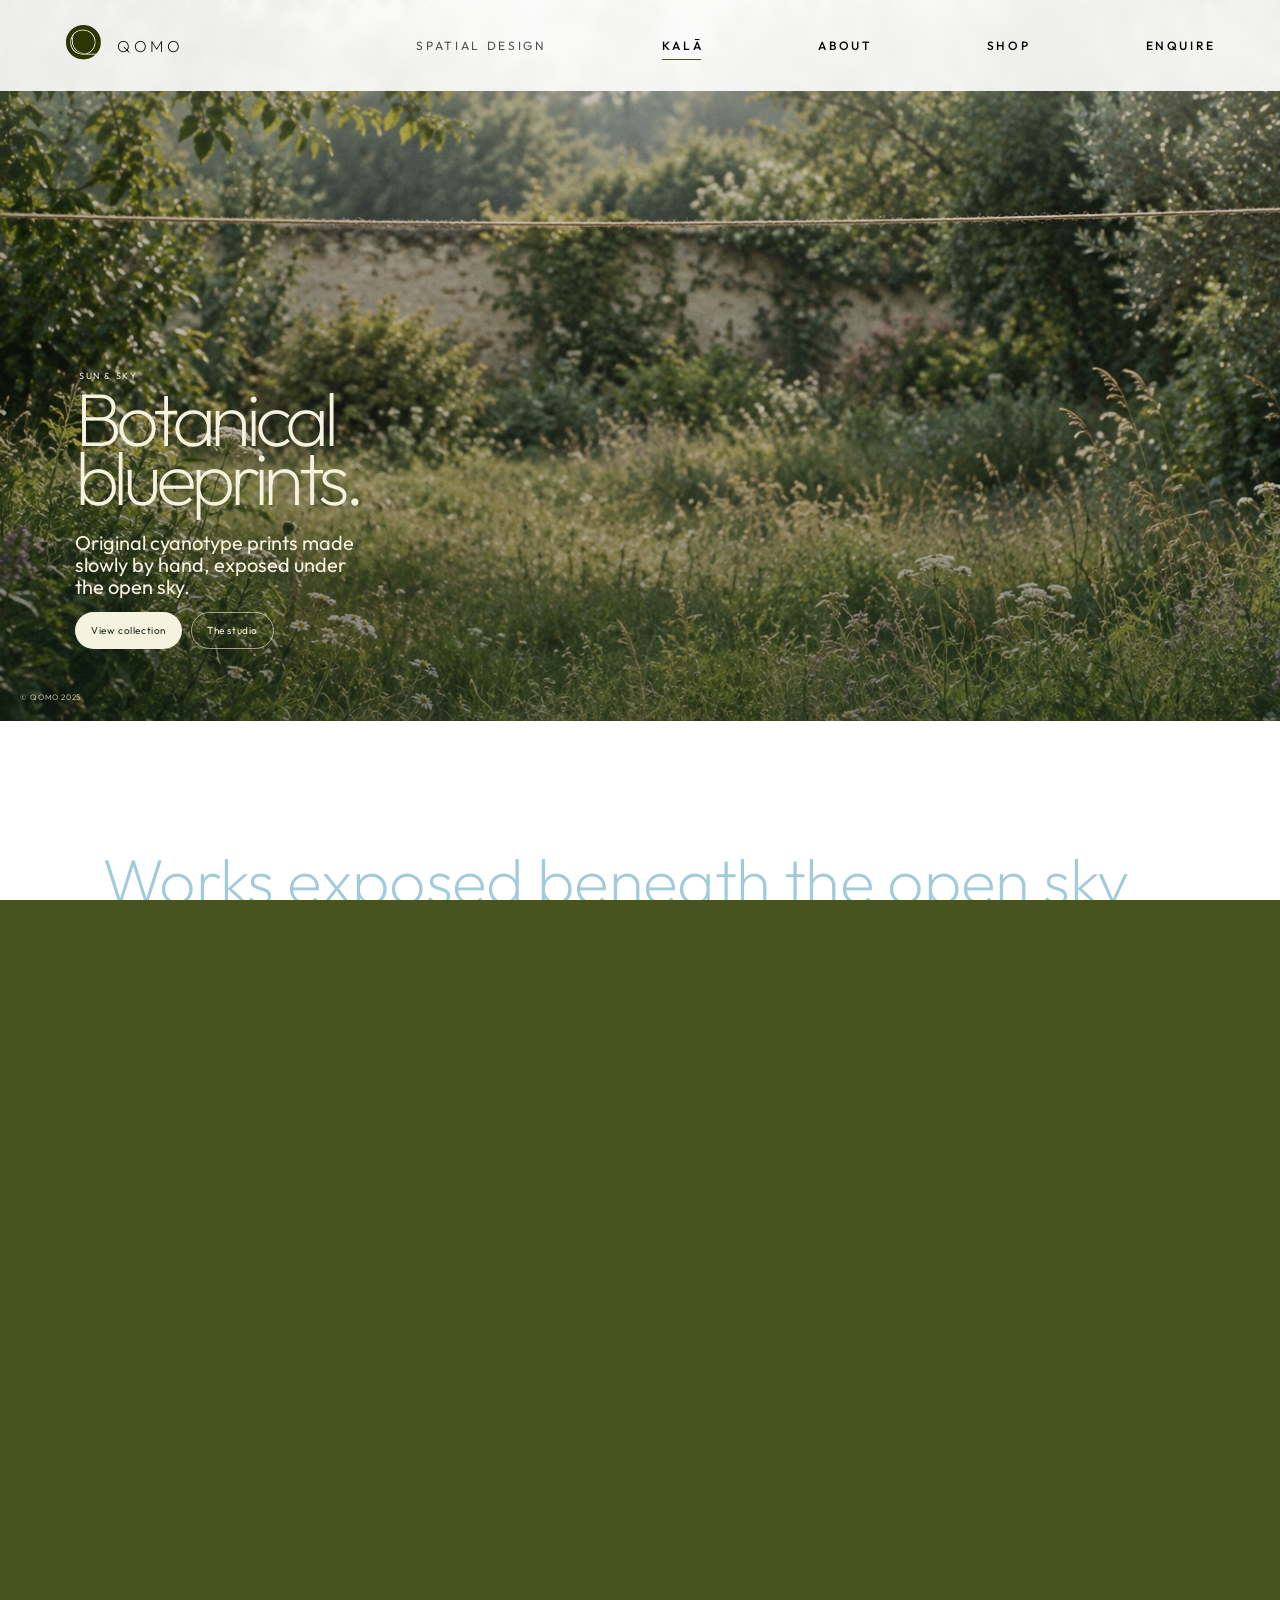
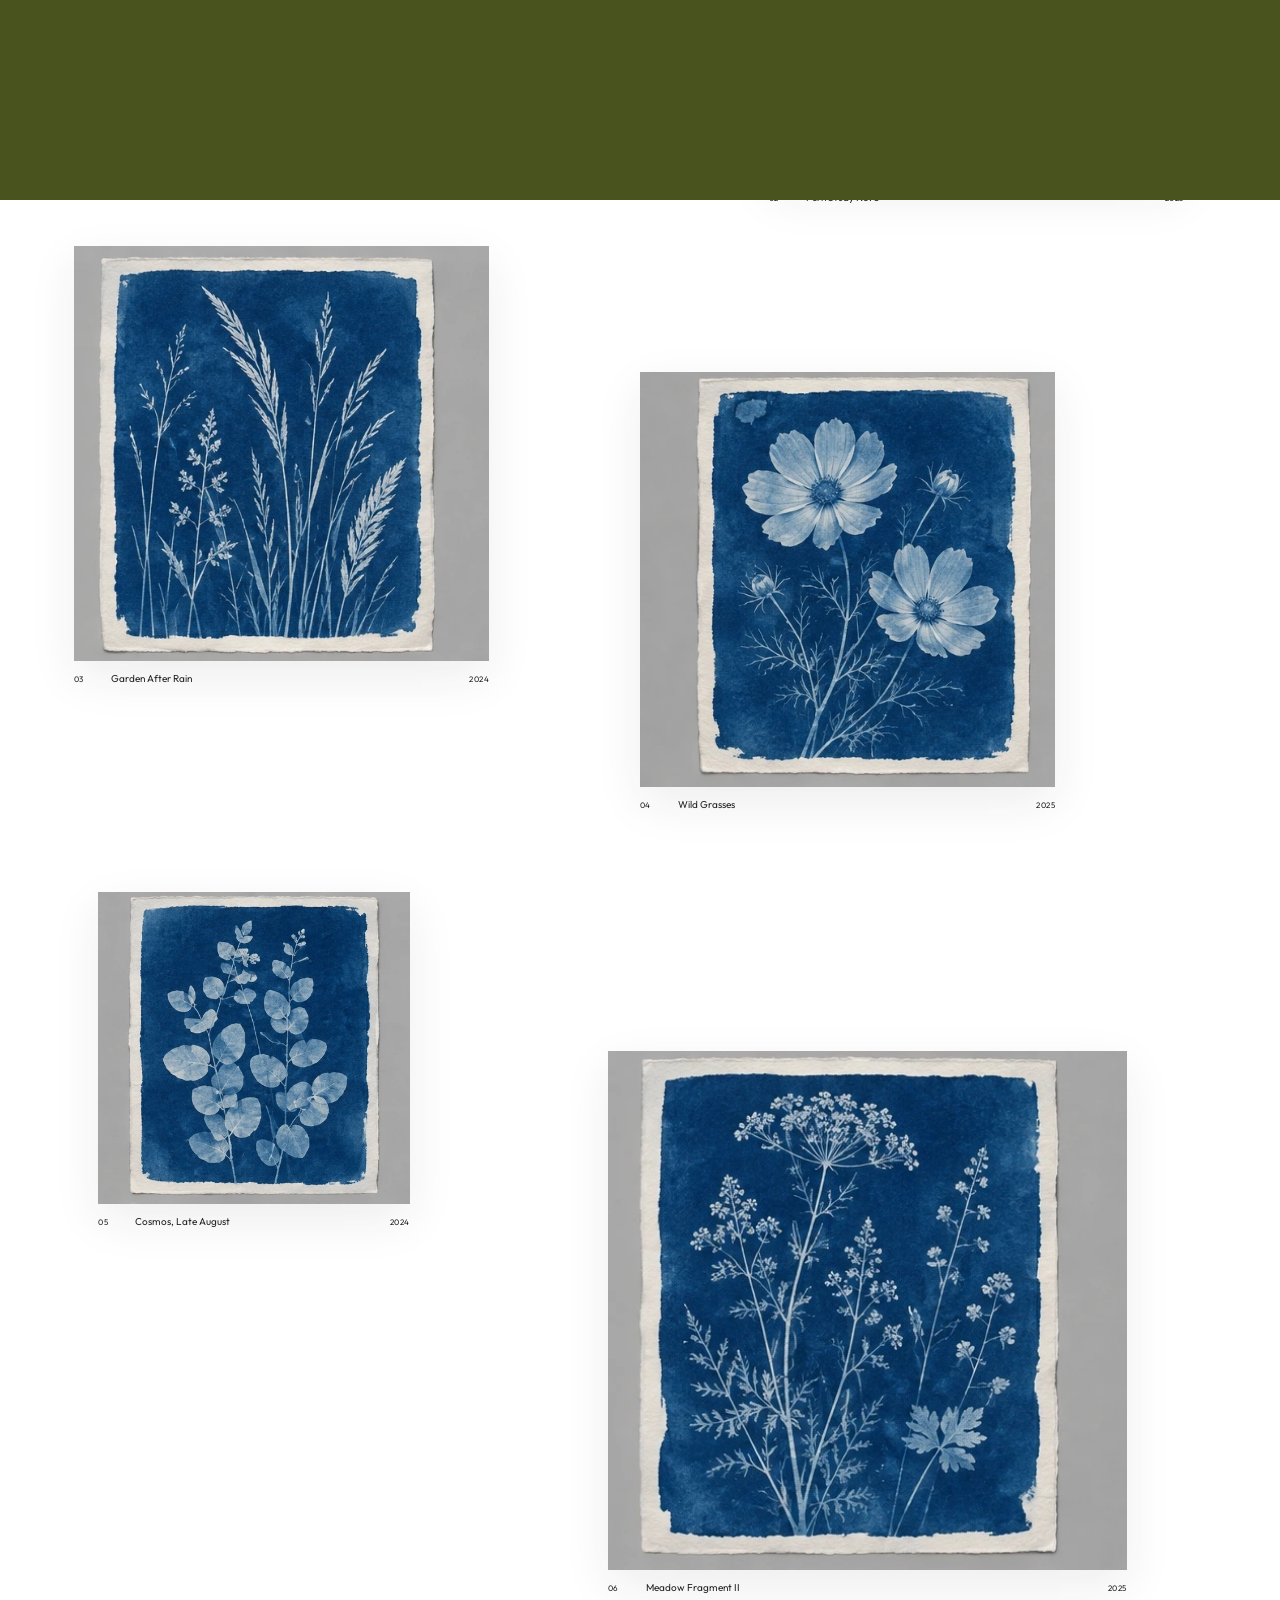
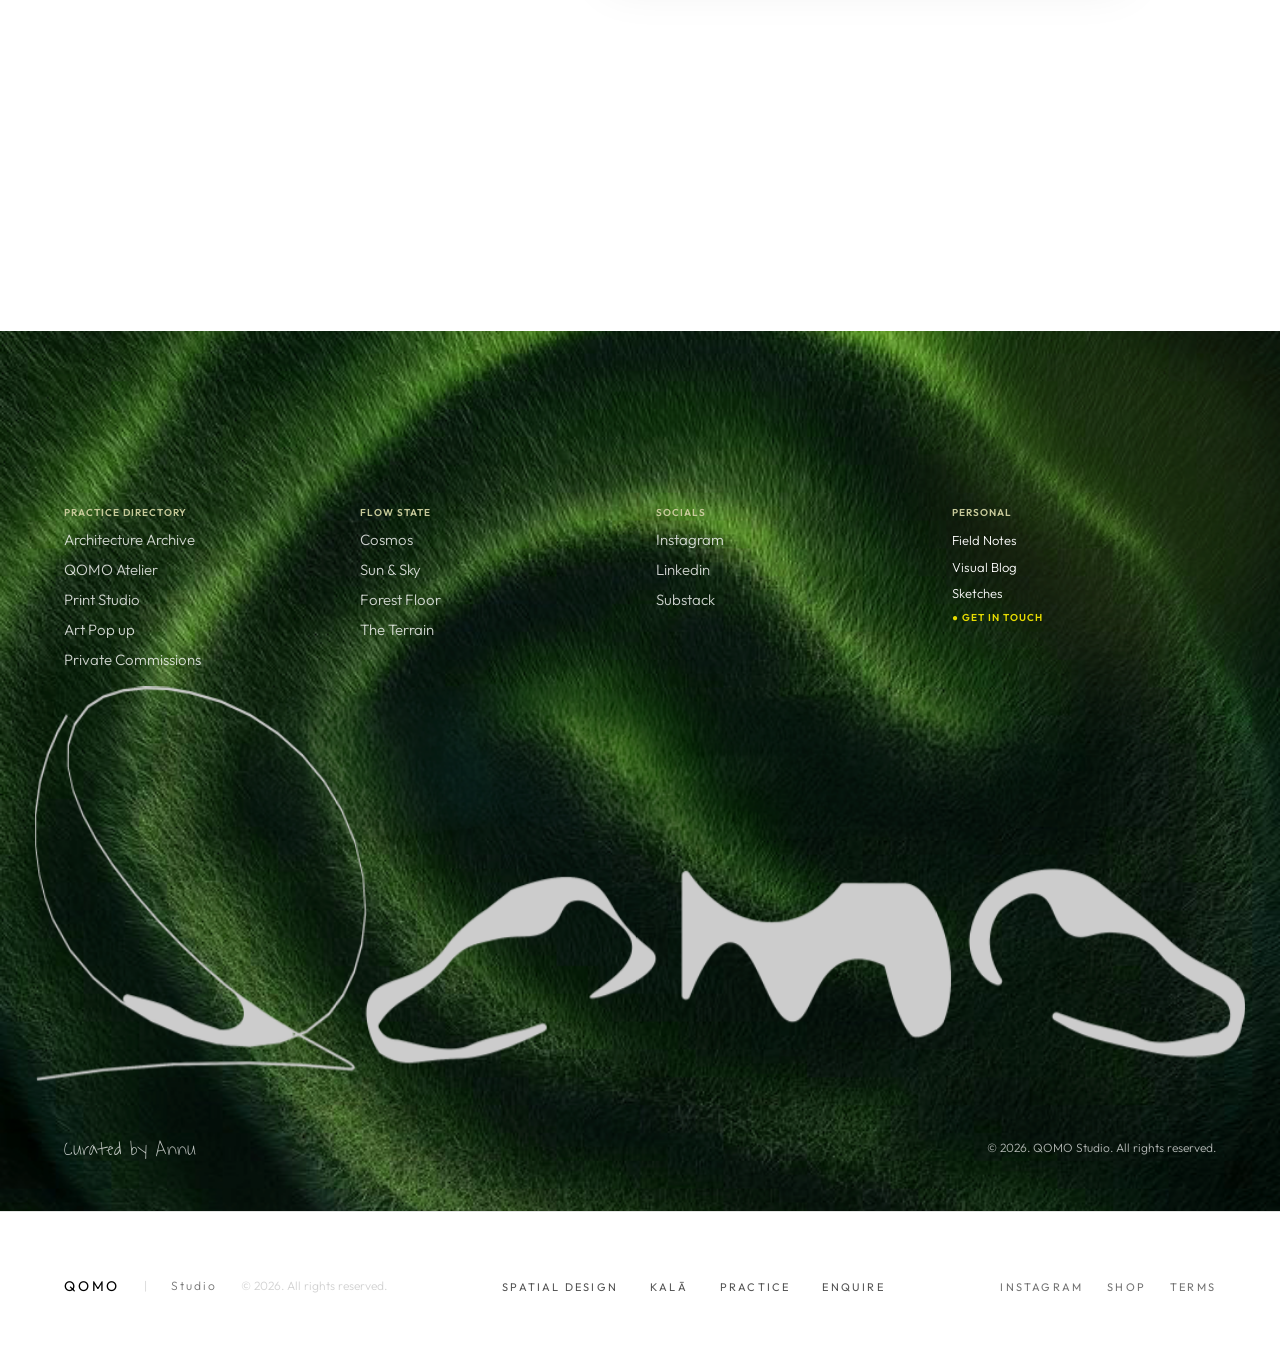
==== cyanotype.html @ e9ed9dba "Add Sun & Sky cyanotype page, index panel and ABOUT nav Co-Authored-By: Claude Opus 5.5 <noreply@ant" ====
<!doctype html>
<html lang="en">
<head>
  <meta charset="utf-8">
  <meta name="viewport" content="width=device-width, initial-scale=1">
  <title>Botanical blueprints — QOMO</title>
  <meta name="description" content="Original cyanotype prints made slowly by hand, exposed under the open sky.">
  <meta name="theme-color" content="#092e72">
  <link rel="icon" type="image/png" href="assets/img/logo-mark.png">
  <link rel="preconnect" href="https://fonts.googleapis.com">
  <link rel="preconnect" href="https://fonts.gstatic.com" crossorigin>
  <link rel="stylesheet" href="https://fonts.googleapis.com/css2?family=Outfit:wght@100..700&family=Waiting+for+the+Sunrise&display=swap">
  <link rel="stylesheet" href="assets/css/style.css">
</head>
<body data-page="kala" class="cy">
  <div data-include="header"></div>

  <!-- Figma "QOMO Cyanotype Gallery" 322:2995 — index panel ("Sidebar" 322:3177), opened from the logomark -->
  <div class="cy-index" id="page-index" role="dialog" aria-modal="true" aria-label="Cyanotype index" hidden>
    <div class="cy-index__panel">
      <div class="cy-index__top">
        <span class="cy-index__word">QOMO°</span>
        <button class="cy-pill cy-index__close" type="button">Close</button>
      </div>
      <nav class="cy-index__nav" aria-label="Cyanotype index">
        <a href="#collection"><span class="n">01</span>Collection</a>
        <a href="#process"><span class="n">02</span>Process</a>
        <a href="practice.html"><span class="n">03</span>Studio</a>
      </nav>
      <div class="cy-index__foot">
        <span>For enquiries</span>
        <a href="mailto:studio@qomo.art">studio@qomo.art</a>
      </div>
    </div>
  </div>

  <main>
    <section class="cy-hero" aria-labelledby="cy-title">
      <img class="cy-hero__bg" src="assets/img/cyano-hero.jpg" alt="" data-parallax="-0.08">
      <div class="cy-hero__shade" aria-hidden="true"></div>
      <div class="cy-hero__text">
        <p class="cy-eyebrow reveal">SUn &amp; SKY</p>
        <h1 id="cy-title" class="reveal"><span>Botanical</span> <span>blueprints.</span></h1>
        <p class="cy-hero__lede reveal">Original cyanotype prints made slowly by hand, exposed under the open sky.</p>
        <div class="cy-hero__cta reveal">
          <a class="cy-pill cy-pill--solid" href="#collection">View collection</a>
          <a class="cy-pill" href="practice.html">The studio</a>
        </div>
      </div>
      <small class="cy-hero__fine">© QOMO 2025</small>
    </section>

    <section class="cy-statement" id="process" aria-label="Process">
      <h2 class="reveal">Works exposed beneath the open sky and <em>washed by hand in the garden.</em></h2>
    </section>

    <section class="cy-gallery" id="collection" aria-label="Cyanotype collection" data-lightbox>
      <article class="cy-print cy-print--1 reveal">
        <button class="cy-print__btn" type="button" data-lb-item aria-label="View Queen Anne’s Lace I"><img src="assets/img/cyano-01.jpg" alt="Queen Anne’s Lace I" width="512" height="512" loading="lazy"></button>
        <p class="cy-print__cap"><span class="n">01</span><span class="t">Queen Anne’s Lace I</span><span class="y">2025</span></p>
      </article>
      <article class="cy-print cy-print--2 reveal">
        <button class="cy-print__btn" type="button" data-lb-item aria-label="View Fern Study No. 3"><img src="assets/img/cyano-02.jpg" alt="Fern Study No. 3" width="512" height="512" loading="lazy"></button>
        <p class="cy-print__cap"><span class="n">02</span><span class="t">Fern Study No. 3</span><span class="y">2025</span></p>
      </article>
      <article class="cy-print cy-print--3 reveal">
        <button class="cy-print__btn" type="button" data-lb-item aria-label="View Garden After Rain"><img src="assets/img/cyano-03.jpg" alt="Garden After Rain" width="512" height="512" loading="lazy"></button>
        <p class="cy-print__cap"><span class="n">03</span><span class="t">Garden After Rain</span><span class="y">2024</span></p>
      </article>
      <article class="cy-print cy-print--4 reveal">
        <button class="cy-print__btn" type="button" data-lb-item aria-label="View Wild Grasses"><img src="assets/img/cyano-04.jpg" alt="Wild Grasses" width="512" height="512" loading="lazy"></button>
        <p class="cy-print__cap"><span class="n">04</span><span class="t">Wild Grasses</span><span class="y">2025</span></p>
      </article>
      <article class="cy-print cy-print--5 reveal">
        <button class="cy-print__btn" type="button" data-lb-item aria-label="View Cosmos, Late August"><img src="assets/img/cyano-05.jpg" alt="Cosmos, Late August" width="512" height="512" loading="lazy"></button>
        <p class="cy-print__cap"><span class="n">05</span><span class="t">Cosmos, Late August</span><span class="y">2024</span></p>
      </article>
      <article class="cy-print cy-print--6 reveal">
        <button class="cy-print__btn" type="button" data-lb-item aria-label="View Meadow Fragment II"><img src="assets/img/cyano-06.jpg" alt="Meadow Fragment II" width="512" height="512" loading="lazy"></button>
        <p class="cy-print__cap"><span class="n">06</span><span class="t">Meadow Fragment II</span><span class="y">2025</span></p>
      </article>
    </section>
  </main>

  <div data-include="mega" data-variant="grass"></div>
  <div data-include="footer"></div>
  <script src="assets/js/main.js"></script>
</body>
</html>
---- assets/css/style.css ----
/* ==========================================================================
   QOMO — Studio website
   Tokens sourced from QOMO/docs/design.md (brand-design-system v1.0)
   Layouts sourced from Figma "QOMO prototype v01" (QOMO all page files)
   ========================================================================== */

:root {
  /* Colour — design.md tokens */
  --olive: #48531D;          /* primary: logo, CTAs, key headings, brand surface */
  --olive-light: #999F47;    /* secondary surface / muted accent */
  --chartreuse: #E6DC00;     /* high-energy accent — highlights only */
  --green-bright: #50CC00;   /* UI states — active / success */
  --sky: #4CA8D7;            /* cool counterpoint accent */
  --sage: #619164;           /* supporting mid-tone green */
  --white: #FFFFFF;
  --black: #000000;

  /* Neutral steps derived from black on white (no new hues) */
  --ink: var(--black);
  --ink-85: rgba(0, 0, 0, .85);
  --ink-68: rgba(0, 0, 0, .68);
  --ink-55: rgba(0, 0, 0, .55);
  --ink-36: rgba(0, 0, 0, .36);
  --ink-18: rgba(0, 0, 0, .18);
  --ink-10: rgba(0, 0, 0, .10);
  --ink-06: rgba(0, 0, 0, .06);
  --ink-03: rgba(0, 0, 0, .03);

  /* Tints of primary (design.md: "tints of primary") */
  --olive-tint-04: color-mix(in srgb, var(--olive) 4%, var(--white));
  --olive-tint-10: color-mix(in srgb, var(--olive) 10%, var(--white));
  --olive-deep: color-mix(in srgb, var(--olive) 78%, var(--black));
  --chartreuse-tint: color-mix(in srgb, var(--chartreuse) 26%, var(--white));

  /* Typography — design.md */
  --font: "Avenir Next", "Outfit", "Century Gothic", Futura, sans-serif;
  --font-sig: "Waiting for the Sunrise", "Avenir Next", cursive;

  /* Layout */
  --gutter: clamp(16px, 5vw, 64px);
  --maxw: 1440px;
  --header-h: 91px;

  --ease: cubic-bezier(.22, .61, .36, 1);
  --ease-out: cubic-bezier(.16, 1, .3, 1);
}

/* ---------- Reset ---------- */
*, *::before, *::after { box-sizing: border-box; }
html { -webkit-text-size-adjust: 100%; scroll-behavior: smooth; }
body {
  margin: 0;
  background: var(--white);
  color: var(--ink);
  font-family: var(--font);
  font-weight: 300;
  line-height: 1.4;
  -webkit-font-smoothing: antialiased;
  text-rendering: optimizeLegibility;
  overflow-x: hidden;
}
img { display: block; max-width: 100%; }
a { color: inherit; text-decoration: none; }
button { font: inherit; color: inherit; background: none; border: 0; padding: 0; cursor: pointer; }
p, h1, h2, h3, h4, ul { margin: 0; }
ul { padding: 0; list-style: none; }
:focus-visible { outline: 1.5px solid var(--olive); outline-offset: 4px; }
.sr-only { position: absolute; width: 1px; height: 1px; overflow: hidden; clip: rect(0 0 0 0); white-space: nowrap; }

.wrap { width: 100%; max-width: var(--maxw); margin: 0 auto; padding-inline: var(--gutter); }

/* ---------- Type helpers ---------- */
.eyebrow {
  font-size: 12px; letter-spacing: .22em; text-transform: uppercase; line-height: 16px; font-weight: 400;
}
.t-ultralight { font-weight: 200; }
.sig { font-family: var(--font-sig); font-weight: 400; }

/* ==========================================================================
   Preloader (design.md: monogram as loading mark)
   ========================================================================== */
.preloader {
  position: fixed; inset: 0; z-index: 200; display: grid; place-items: center;
  background: var(--white);
  transition: opacity .7s var(--ease), visibility .7s;
}
.preloader img { width: 56px; height: auto; animation: breathe 1.6s var(--ease) infinite; }
.preloader.is-done { opacity: 0; visibility: hidden; }
@keyframes breathe { 0%, 100% { transform: scale(.92); opacity: .55; } 50% { transform: scale(1); opacity: 1; } }

/* Page transition veil */
.veil {
  position: fixed; inset: 0; z-index: 190; background: var(--olive);
  transform: translateY(100%); pointer-events: none;
  transition: transform .6s var(--ease-out);
}
.veil.is-active { transform: translateY(0); }

/* Cursor follower (fine pointers only) */
.cursor {
  position: fixed; top: 0; left: 0; z-index: 180; width: 10px; height: 10px; margin: -5px 0 0 -5px;
  border-radius: 50%; background: var(--olive); pointer-events: none;
  transition: width .35s var(--ease), height .35s var(--ease), margin .35s var(--ease), background .35s, opacity .3s;
  mix-blend-mode: multiply; opacity: 0;
}
.cursor.is-visible { opacity: 1; }
.cursor.is-hover { width: 56px; height: 56px; margin: -28px 0 0 -28px; background: color-mix(in srgb, var(--chartreuse) 70%, transparent); }
@media (hover: none), (pointer: coarse) { .cursor { display: none; } }

/* ==========================================================================
   Header — "TOP MINIMALIST HEADER"
   ========================================================================== */
.site-header {
  position: fixed; inset: 0 0 auto; z-index: 100; height: var(--header-h);
  background: rgba(255, 255, 255, .9);
  -webkit-backdrop-filter: blur(6px); backdrop-filter: blur(6px);
  transition: transform .5s var(--ease), background .3s;
}
.site-header.is-hidden { transform: translateY(-100%); }
.site-header .wrap { height: 100%; display: flex; align-items: center; gap: 10px; max-width: 1760px; }
.brand { display: flex; align-items: center; gap: 10px; flex-shrink: 0; }
.brand img { width: 43px; height: 42px; object-fit: contain; transition: transform .8s var(--ease); }
.brand:hover img { transform: rotate(-12deg) scale(1.05); }
.brand span { font-size: 16px; font-weight: 200; letter-spacing: .22em; text-transform: uppercase; line-height: 24px; }
.nav { margin-left: auto; display: flex; align-items: center; gap: clamp(28px, 9vw, 150px); }
.nav a {
  position: relative; font-size: 12px; letter-spacing: .22em; text-transform: uppercase; line-height: 16px;
  color: var(--ink-68); font-weight: 400; padding-block: 6px;
}
.nav a::after {
  content: ""; position: absolute; left: 0; right: .22em; bottom: 0; height: 1px; background: var(--olive);
  transform: scaleX(0); transform-origin: right; transition: transform .5s var(--ease);
}
.nav a:hover::after, .nav a[aria-current="page"]::after { transform: scaleX(1); transform-origin: left; }
.nav a:hover { color: var(--ink); }
.nav a[aria-current="page"] { color: var(--ink); font-weight: 500; }

.menu-toggle { display: none; margin-left: auto; width: 44px; height: 44px; position: relative; z-index: 2; }
.menu-toggle span {
  position: absolute; left: 11px; right: 11px; height: 1px; background: var(--ink);
  transition: transform .45s var(--ease), top .45s var(--ease), background .3s;
}
.menu-toggle span:first-child { top: 18px; }
.menu-toggle span:last-child { top: 26px; }
.menu-open .menu-toggle span { background: var(--white); }
.menu-open .menu-toggle span:first-child { top: 22px; transform: rotate(45deg); }
.menu-open .menu-toggle span:last-child { top: 22px; transform: rotate(-45deg); }

.mobile-menu {
  position: fixed; inset: 0; z-index: 99; background: var(--olive); color: var(--white);
  display: flex; flex-direction: column; justify-content: center; gap: 10px; padding: 120px var(--gutter) 48px;
  clip-path: circle(0% at calc(100% - 40px) 45px);
  transition: clip-path .8s var(--ease-out); visibility: hidden;
}
.menu-open .mobile-menu { clip-path: circle(150% at calc(100% - 40px) 45px); visibility: visible; }
.mobile-menu a {
  font-size: clamp(36px, 10vw, 64px); font-weight: 200; letter-spacing: -.02em; text-transform: uppercase; line-height: 1.15;
  opacity: 0; transform: translateY(24px); transition: opacity .5s, transform .6s var(--ease-out), color .3s;
}
.mobile-menu a:hover, .mobile-menu a[aria-current="page"] { color: var(--chartreuse); }
.menu-open .mobile-menu a { opacity: 1; transform: none; }
.menu-open .mobile-menu a:nth-child(2) { transition-delay: .06s; }
.menu-open .mobile-menu a:nth-child(3) { transition-delay: .12s; }
.menu-open .mobile-menu a:nth-child(4) { transition-delay: .18s; }
.menu-open .mobile-menu a:nth-child(5) { transition-delay: .24s; }
.mobile-menu .mm-word { position: absolute; left: var(--gutter); top: 24px; line-height: 24px; font-size: 16px; font-weight: 200; letter-spacing: .22em; color: var(--white); }
.menu-open .site-header { background: transparent; -webkit-backdrop-filter: none; backdrop-filter: none; }
.menu-open .site-header .brand { opacity: 0; }
body.menu-open { overflow: hidden; }

@media (max-width: 900px) {
  :root { --header-h: 72px; }
  .nav { display: none; }
  .menu-toggle { display: block; }
  .brand img { width: 36px; height: 35px; }
}

/* ==========================================================================
   Footer — mini (all pages)
   ========================================================================== */
.site-footer { border-top: 1px solid var(--ink-10); background: var(--white); padding: 65px 0 64px; }
.site-footer .wrap { max-width: 1760px; display: flex; align-items: center; justify-content: space-between; gap: 32px; flex-wrap: wrap; }
.foot-id { display: flex; align-items: center; gap: 24px; font-size: 12px; }
.foot-id strong { font-weight: 400; font-size: 14px; letter-spacing: .2em; text-transform: uppercase; }
.foot-id .bar { color: var(--ink-18); }
.foot-id .studio { color: var(--ink-55); letter-spacing: .16em; }
.foot-id .copy { color: var(--ink-18); }
.foot-nav, .foot-social { display: flex; align-items: center; gap: 32px; }
.foot-social { gap: 24px; }
.foot-nav a, .foot-social a {
  font-size: 11px; letter-spacing: .2em; text-transform: uppercase; line-height: 16px; color: var(--ink-68); font-weight: 400;
  transition: color .3s;
}
.foot-social a { color: var(--ink-55); }
.foot-nav a:hover, .foot-social a:hover { color: var(--olive); }
@media (max-width: 1100px) {
  .site-footer .wrap { flex-direction: column; align-items: flex-start; }
  .foot-id { flex-wrap: wrap; gap: 12px 24px; }
  .foot-nav { flex-wrap: wrap; gap: 16px 28px; }
}

/* ---------- Mega footer (Practice / Shop) ---------- */
.mega {
  position: relative; overflow: hidden; color: var(--white); background: var(--olive);
  padding: 64px 0 48px;
}
.mega--grass { background: var(--olive-deep) center / cover no-repeat; }
.mega::before {
  content: ""; position: absolute; right: -40px; top: -40px; width: 384px; height: 384px; border-radius: 50%;
  background: color-mix(in srgb, var(--olive-light) 45%, transparent); filter: blur(48px); pointer-events: none;
}
.mega--grass::before { background: rgba(72, 83, 29, .3); }
.mega .wrap { position: relative; }
.mega-cols { display: grid; grid-template-columns: repeat(4, minmax(0, 1fr)); gap: 32px; padding: 111px 0 64px; }
.mega-cols h4 {
  font-size: 10px; font-weight: 600; letter-spacing: .1em; text-transform: uppercase; line-height: 14px;
  color: color-mix(in srgb, var(--olive-light) 55%, var(--white)); margin-bottom: 8px;
}
.mega-cols ul { display: grid; gap: 6px; }
.mega-cols li a { font-size: 15px; line-height: 24px; color: rgba(255, 255, 255, .8); transition: color .3s, padding .4s var(--ease); }
.mega-cols li a:hover { color: var(--white); padding-left: 6px; }
.mega-cols .personal ul { gap: 4px; }
.mega-cols .personal li a { font-size: 13px; line-height: 20px; color: var(--white); }
.mega-cols .touch { margin-top: 8px; font-size: 10px; font-weight: 600; letter-spacing: .1em; text-transform: uppercase; color: var(--chartreuse); display: inline-block; }
.mega-cols .touch:hover { color: var(--white); }
.mega-script { display: block; width: 100%; max-width: 1153px; }
.mega-script img { width: 100%; height: auto; }
.mega-script.is-in img { animation: script-pop 2s linear both; }
.mega-script:hover img { animation: script-pop 2s linear both; }
@keyframes script-pop { /* Figma motion: Asset 28@4x — translate-y −39.7, width 1152→1274→1211 */
  0% { transform: translateY(0) scale(1); }
  9.8% { transform: translateY(-40px) scale(1.106); }
  20% { transform: translateY(-40px) scale(1.051); }
  100% { transform: translateY(-40px) scale(1.051); }
}
.mega-fine { display: flex; justify-content: space-between; align-items: center; gap: 16px; padding-top: 24px; flex-wrap: wrap; }
.mega-fine .sig { font-size: 20px; color: rgba(255, 255, 255, .75); }
.mega-fine small { font-size: 12px; color: rgba(255, 255, 255, .7); }
@media (max-width: 760px) {
  .mega-cols { grid-template-columns: repeat(2, minmax(0, 1fr)); padding-top: 48px; row-gap: 40px; }
}

/* ==========================================================================
   Reveal system
   ========================================================================== */
.reveal { opacity: 0; transform: translateY(36px); transition: opacity 1s var(--ease), transform 1.2s var(--ease-out); }
.reveal.is-in { opacity: 1; transform: none; }
.line-mask { display: block; overflow: hidden; padding-bottom: .06em; margin-bottom: -.06em; }
.line-mask > span { display: inline-block; transform: translateY(105%); transition: transform 1.2s var(--ease-out); }
.is-in .line-mask > span, .line-mask.is-in > span { transform: none; }
.stagger > * { transition-delay: calc(var(--i, 0) * 90ms); }
.img-reveal { overflow: hidden; clip-path: inset(12% 0 12% 0); transition: clip-path 1.4s var(--ease-out); }
.img-reveal.is-in { clip-path: inset(0 0 0 0); }
.img-reveal img { transform: scale(1.15); transition: transform 1.8s var(--ease-out); }
.img-reveal.is-in img { transform: scale(1.0001); }

@media (prefers-reduced-motion: reduce) {
  *, *::before, *::after { animation-duration: .01ms !important; animation-iteration-count: 1 !important; transition-duration: .01ms !important; }
  .reveal, .line-mask > span, .img-reveal, .img-reveal img { opacity: 1 !important; transform: none !important; clip-path: none !important; }
  html { scroll-behavior: auto; }
}

/* ==========================================================================
   HOME
   ========================================================================== */
.home-hero { position: relative; padding-top: var(--header-h); }
.home-hero__script {
  position: relative; width: 100%; margin-top: clamp(8px, 2vw, 24px);
  clip-path: inset(0 100% 0 0); transition: clip-path 2.2s var(--ease-out);
}
.loaded .home-hero__script { clip-path: inset(0 0 0 0); }
/* Logomark mask — Figma: 1300×558 rotated fill, masked by the 1271.5×413.5 logomark at (0, 0) */
.logo-mask {
  position: relative; width: 99.34%; aspect-ratio: 1271.5 / 413.5; overflow: hidden;
  container-type: size; background: var(--olive); will-change: transform;
  -webkit-mask: url("../img/qomo-script-mask.png") 0 0 / 100% 100% no-repeat;
          mask: url("../img/qomo-script-mask.png") 0 0 / 100% 100% no-repeat;
}
.logo-mask video {
  position: absolute; left: 51.12%; top: 67.84%; max-width: none;
  width: 134.95cqh; height: 102.24cqw; /* pre-rotation size: 558 × 1300 in Figma units */
  object-fit: cover; transform: translate(-50%, -50%) rotate(-90deg);
}
.index-cue {
  display: flex; flex-direction: column; align-items: center; gap: 4px; margin: clamp(12px, 3vw, 32px) auto 0;
  font-size: 9px; letter-spacing: .3em; color: var(--ink-36); text-transform: uppercase; width: max-content;
}
.index-cue img { animation: cue 2.2s var(--ease) infinite; }
@keyframes cue { 0%, 100% { transform: translateY(0); opacity: 1; } 60% { transform: translateY(6px); opacity: .4; } }

.manifesto {
  background: linear-gradient(to bottom, var(--white), color-mix(in srgb, var(--black) 8%, var(--white)));
  padding: 79px 0 192px; overflow: hidden;
}
.manifesto h1 {
  font-size: clamp(42px, 7.8vw, 100px); line-height: 1.24; letter-spacing: -.06em; font-weight: 200; text-transform: uppercase;
}
.manifesto h1 .c-chartreuse { color: var(--chartreuse); }
.manifesto h1 .c-sky { color: var(--sky); }
.manifesto h1 .c-olive { color: var(--olive); }
.manifesto__row {
  display: grid; grid-template-columns: repeat(12, minmax(0, 1fr)); column-gap: 32px; margin-top: clamp(64px, 10vw, 128px);
}
.manifesto__left { grid-column: 1 / span 5; display: flex; flex-direction: column; gap: 15px; }
.manifesto__right { grid-column: 6 / span 7; padding: 80px 0 0 64px; display: flex; flex-direction: column; gap: 96px; }
.with { font-size: clamp(40px, 5.6vw, 72px); line-height: 1; letter-spacing: -.043em; color: var(--ink-36); font-weight: 200; }
.dapple, .depth { font-size: clamp(56px, 8.1vw, 104px); line-height: 1; letter-spacing: -.03em; font-weight: 200; }
.dapple { color: var(--chartreuse); }
.depth { color: var(--olive); }
.statement { max-width: 576px; display: flex; flex-direction: column; gap: 24px; }
.statement p { font-size: 20px; line-height: 28px; text-align: justify; hyphens: auto; color: var(--ink-68); font-weight: 400; }
.statement p b { color: var(--olive); font-weight: 500; }
.text-link {
  align-self: flex-start; font-size: 12px; letter-spacing: .2em; text-transform: uppercase; font-weight: 200; font-style: italic;
  text-decoration: underline; text-underline-offset: 3px; transition: color .3s, letter-spacing .5s var(--ease);
}
.text-link:hover { color: var(--olive); letter-spacing: .28em; }
@media (max-width: 900px) {
  .manifesto { padding: 56px 0 96px; }
  .manifesto__row { display: flex; flex-direction: column; gap: 32px; }
  .manifesto__right { padding: 0; gap: 48px; }
  .depth { align-self: flex-end; }
}

/* Gateway rows */
.gateway { border-top: 1px solid var(--ink-03); padding: 109px 0 108px; }
.gateway__title { font-size: clamp(32px, 4vw, 48px); line-height: 1; letter-spacing: -.025em; font-weight: 300; max-width: 510px; padding: 33px 0 82px; }
.gateway__rows { border-top: 1px solid var(--ink-10); padding-top: 92px; display: flex; flex-direction: column; gap: 128px; }
.block { display: flex; flex-direction: column; gap: 48px; }
.block__head { display: grid; grid-template-columns: repeat(12, minmax(0, 1fr)); column-gap: 32px; row-gap: 16px; min-height: 142px; }
.block__head h3 { grid-column: 1 / span 5; font-size: clamp(32px, 4vw, 48px); line-height: 1; letter-spacing: -.025em; font-weight: 300; }
.block__head h3.kala-mark { font-weight: 400; color: var(--ink-68); letter-spacing: .055em; text-transform: uppercase; }
.block__head p { grid-column: 6 / span 7; font-size: clamp(24px, 2.8vw, 36px); line-height: 1.11; letter-spacing: -.01em; font-weight: 200; color: var(--ink-85); }
.block__media { position: relative; height: clamp(280px, 42vw, 540px); background: var(--ink-03); overflow: hidden; }
.block__media img { width: 100%; height: 100%; object-fit: cover; }
.block__media .media-in { position: absolute; inset: -8% 0; }
.block__media .media-in img { height: 100%; }
.block__caption {
  position: absolute; left: 19px; right: 0; bottom: 0; padding: 0 0 17px; border-bottom: 1px solid rgba(255, 255, 255, .5);
  font-size: 12px; letter-spacing: .2em; text-transform: uppercase; color: var(--white); font-weight: 400; white-space: pre;
}
.block__link-row { display: flex; justify-content: flex-end; border-bottom: 1px solid var(--ink-10); padding: 8px 0 33px; }
.arrow-link { display: inline-flex; align-items: center; gap: 12px; font-size: 14px; letter-spacing: .2em; text-transform: uppercase; font-weight: 500; color: var(--olive); }
.arrow-link--kala { font-size: 12px; font-weight: 400; color: var(--ink-68); }
.arrow-link .arr { font-size: 16px; transition: transform .5s var(--ease); }
.arrow-link--kala .arr { color: var(--sky); }
.arrow-link:hover .arr { transform: translateX(8px); }
@media (max-width: 760px) {
  .gateway { padding: 64px 0; }
  .gateway__title { padding: 0 0 48px; }
  .gateway__rows { padding-top: 56px; gap: 80px; }
  .block { gap: 28px; }
  .block__head { display: flex; flex-direction: column; min-height: 0; }
  .block__caption { font-size: 10px; letter-spacing: .14em; white-space: normal; padding-right: 12px; }
}

/* The selection — curved reel */
.selection { padding-top: 24px; overflow: hidden; }
.selection h2 { text-align: center; font-size: clamp(32px, 4vw, 48px); font-weight: 300; letter-spacing: -.025em; line-height: 1; padding: 33px 0 64px; }
.curve { position: relative; height: clamp(300px, 36vw, 502px); }
.curve__track { position: absolute; top: 8.6%; left: 0; display: flex; gap: clamp(20px, 3.9vw, 50px); will-change: transform; cursor: grab; touch-action: pan-y; }
.curve__track.is-drag { cursor: grabbing; }
.curve__item { flex: 0 0 auto; width: clamp(200px, 24.6vw, 315px); aspect-ratio: 315 / 415; background: var(--ink-10); overflow: hidden; transform-origin: center; }
.curve__item img { width: 100%; height: 100%; object-fit: cover; pointer-events: none; transition: transform 1.2s var(--ease-out); user-select: none; -webkit-user-drag: none; }
.curve__item:hover img { transform: scale(1.06); }
.curve__arc { position: absolute; left: 0; width: 100%; height: auto; pointer-events: none; z-index: 2; }
.curve__arc--top { top: 0; }
.curve__arc--bottom { bottom: 0; left: 1.5%; width: 98.5%; }

/* Annu card */
.annu { padding: 54px 0 0; }
.annu__grid { display: grid; grid-template-columns: 539.5fr 612fr; max-width: 1152px; margin: 0 auto; min-height: 457px; }
.annu__img { overflow: hidden; position: relative; min-height: 360px; }
.annu__img img { position: absolute; inset: 0; width: 100%; height: 100%; object-fit: cover; object-position: 50% 80.6%; transition: transform 1.6s var(--ease-out); }
.annu__grid:hover .annu__img img { transform: scale(1.04); }
.annu__card { background: var(--chartreuse-tint); padding: clamp(32px, 6vw, 68.58px); display: flex; flex-direction: column; justify-content: center; align-items: flex-start; }
.annu__card blockquote { margin: 0 0 25px; font-size: clamp(19px, 1.9vw, 24px); line-height: 1.32; font-weight: 300; color: color-mix(in srgb, var(--olive) 72%, var(--olive-light)); max-width: 403px; }
.annu__card blockquote b { font-weight: 300; color: var(--olive-deep); }
.annu__card .name { font-size: 10px; line-height: 15px; letter-spacing: .18em; text-transform: uppercase; color: var(--olive-deep); font-weight: 300; margin-bottom: 26px; }
.pill-btn {
  display: inline-flex; align-items: center; justify-content: center; min-height: 40px; padding: 0 24px; border-radius: 24px;
  background: var(--olive-light); color: var(--white); font-size: 9px; font-weight: 600; letter-spacing: .1em; text-transform: uppercase;
  transition: background .4s, transform .4s var(--ease);
}
.pill-btn:hover { background: var(--olive); transform: translateY(-2px); }
@media (max-width: 760px) {
  .annu { padding: 32px var(--gutter) 0; }
  .annu__grid { grid-template-columns: 1fr; }
  .annu__img { min-height: 0; aspect-ratio: 4 / 3; }
}

/* ==========================================================================
   KALĀ
   ========================================================================== */
.kala-hero { position: relative; min-height: clamp(560px, 62vw, 760px); display: flex; align-items: flex-end; overflow: hidden; color: var(--white); }
.kala-hero__bg { position: absolute; inset: 0; }
.kala-hero__bg img { width: 100%; height: 110%; object-fit: cover; will-change: transform; }
.kala-hero::after { content: ""; position: absolute; inset: 0; background: linear-gradient(to top, rgba(0, 0, 0, .28), transparent 60%); }
.kala-hero .wrap { position: relative; z-index: 1; display: flex; justify-content: space-between; align-items: flex-end; gap: 32px; padding-bottom: clamp(40px, 6vw, 56px); flex-wrap: wrap; }
.kala-hero h1 { font-weight: 200; letter-spacing: -.043em; }
.kala-hero h1 .one { display: block; font-size: clamp(44px, 5.6vw, 72px); line-height: 1; margin-bottom: 16px; }
.kala-hero h1 .kala { display: block; font-size: clamp(64px, 8.1vw, 104px); line-height: 1; color: var(--chartreuse); }
.kala-hero p { font-size: 20px; font-weight: 500; text-align: right; max-width: 590px; text-shadow: 0 1px 12px rgba(0, 0, 0, .25); }

.kala-intro { padding: 60px 0 72px; border-top: 1px solid var(--ink-03); }
.kala-intro h2 { font-size: clamp(32px, 4vw, 48px); line-height: 1; letter-spacing: -.025em; font-weight: 300; max-width: 622px; padding-top: 33px; }

.realms { position: relative; }
.realm { position: sticky; top: 0; height: 100vh; height: 100svh; overflow: hidden; display: grid; place-items: center; background: var(--black); }
.realm__bg { position: absolute; inset: 0; }
.realm__bg img, .realm__bg video { display: block; width: 100%; height: 100%; object-fit: cover; transform: scale(var(--s, 1.12)); transition: transform .1s linear; }
.realm--terrain .realm__bg img, .realm--terrain .realm__bg video { object-fit: contain; background: var(--black); }
.realm h2 {
  position: relative; z-index: 1; color: var(--white); font-weight: 200; letter-spacing: .016em; line-height: 1.2;
  font-size: clamp(52px, 9.7vw, 124px); text-align: center; padding-inline: var(--gutter);
  opacity: var(--o, 0); transform: translateY(calc(var(--y, 40) * 1px)); text-shadow: 0 2px 30px rgba(0, 0, 0, .15);
}

.translate { padding: 65px 0 0; border-top: 1px solid var(--ink-10); }
.translate__grid { display: grid; grid-template-columns: repeat(12, minmax(0, 1fr)); column-gap: 32px; min-height: 181px; }
.translate__q { grid-column: 6 / span 7; font-size: clamp(26px, 2.8vw, 36px); line-height: 40px; letter-spacing: -.01em; color: var(--ink-85); font-weight: 200; }
.translate__q .yn { display: flex; gap: .25em; font-style: italic; font-weight: 300; }
.translate__q .yn a { position: relative; transition: color .3s; }
.translate__q .yn a::after { content: ""; position: absolute; left: 0; right: 0; bottom: 2px; height: 1px; background: currentColor; transform: scaleX(0); transition: transform .45s var(--ease); }
.translate__q .yn a:hover { color: var(--olive); }
.translate__q .yn a:hover::after { transform: scaleX(1); }
.directory { padding-top: 32px; padding-bottom: 160px; }
.directory a {
  display: flex; justify-content: space-between; align-items: flex-end; padding: 25px 0 17px 62px; border-bottom: 1px solid var(--ink-10);
  font-size: 24px; line-height: 32px; font-weight: 300; transition: padding .5s var(--ease), color .3s, background .4s;
}
.directory a .arr { opacity: 0; transform: translateX(-12px); transition: opacity .4s, transform .5s var(--ease); color: var(--olive); padding-right: 16px; }
.directory a:hover { padding-left: 80px; color: var(--olive); background: var(--olive-tint-04); }
.directory a:hover .arr { opacity: 1; transform: none; }
@media (max-width: 760px) {
  .translate__grid { display: block; min-height: 0; padding-bottom: 32px; }
  .directory a { padding-left: 0; font-size: 20px; }
  .directory a:hover { padding-left: 12px; }
  .directory { padding-bottom: 96px; }
}

/* ==========================================================================
   SPATIAL DESIGN (Arc)
   ========================================================================== */
.arc { padding-top: calc(var(--header-h) - 11px); min-height: 100vh; display: flex; flex-direction: column; }
.arc-bar { display: flex; align-items: center; justify-content: space-between; gap: 16px; padding-top: 24px; padding-bottom: 12px; min-height: 120px; }
.arc-index { display: flex; align-items: center; gap: 12px; font-size: 11px; font-weight: 500; letter-spacing: .2em; text-transform: uppercase; color: var(--ink-55); }
.arc-index .dot { width: 8px; height: 8px; border-radius: 50%; background: var(--olive); }
.arc-index .slash { color: var(--ink-18); font-size: 13px; letter-spacing: 0; }
.arc-index .count { color: var(--olive); letter-spacing: .16em; font-variant-numeric: tabular-nums; }
.toggle { display: inline-flex; gap: 8px; padding: 4px; background: var(--ink-03); }
.toggle button { padding: 6px 16px; font-size: 10px; font-weight: 600; letter-spacing: .18em; text-transform: uppercase; color: var(--ink-55); transition: background .3s, color .3s, box-shadow .3s; }
.toggle button[aria-pressed="true"] { background: var(--white); color: var(--ink); box-shadow: 0 1px 1px rgba(0, 0, 0, .05); }

.reel { position: relative; flex: 1; display: flex; flex-direction: column; justify-content: center; padding: 40px 0 73px; overflow: hidden; }
.reel__viewport { overflow: hidden; cursor: grab; touch-action: pan-y; padding-block: 24px; }
.reel__viewport.is-drag { cursor: grabbing; }
.reel__track { display: flex; gap: 40.8px; will-change: transform; transition: transform .9s var(--ease-out); }
.reel__track.no-anim { transition: none; }
.reel__item { flex: 0 0 auto; width: clamp(260px, 36vw, 460.8px); aspect-ratio: 16 / 10; background: var(--ink-06); overflow: hidden; position: relative; transition: transform .9s var(--ease-out), opacity .9s; transform: scale(.86); opacity: .55; }
.reel__item.is-active { transform: scale(1); opacity: 1; }
.reel__item img { width: 100%; height: 100%; object-fit: cover; pointer-events: none; transform: scale(1.12) translateX(calc(var(--px, 0) * 1%)); transition: transform 1.1s var(--ease-out); user-select: none; -webkit-user-drag: none; }
.reel__item:hover img { transform: scale(1.18) translateX(calc(var(--px, 0) * 1%)); }
.reel__caption { text-align: center; padding: 24px 20px 0; max-width: 800px; margin: 0 auto; }
.reel__caption h2 { font-size: 28px; line-height: 36px; letter-spacing: .03em; font-weight: 300; }
.reel__caption p { padding-top: 4px; font-size: 11px; font-weight: 500; letter-spacing: .22em; text-transform: uppercase; color: var(--ink-55); line-height: 16px; }
.reel__controls { display: flex; align-items: center; justify-content: center; gap: 24px; padding-top: 16px; }
.reel__controls button { padding: 8px 8px 14px; display: grid; place-items: center; transition: transform .4s var(--ease); }
.reel__controls button:hover { transform: translateX(-3px); }
.reel__controls button + .progress + button:hover { transform: translateX(3px); }
.progress { width: 128px; height: 1.5px; background: var(--ink-10); position: relative; overflow: hidden; margin-top: -6px; }
.progress span { position: absolute; inset: 0 auto 0 0; width: 25%; background: var(--olive); transition: transform .9s var(--ease-out); }

.arc-grid { display: none; grid-template-columns: repeat(2, minmax(0, 1fr)); gap: 40px; padding-top: 24px; padding-bottom: 96px; }
.arc.is-grid .reel { display: none; }
.arc.is-grid .arc-grid { display: grid; }
.arc-grid button { display: block; text-align: left; }
.arc-grid .thumb { aspect-ratio: 16 / 10; overflow: hidden; background: var(--ink-06); }
.arc-grid img { width: 100%; height: 100%; object-fit: cover; transition: transform 1.2s var(--ease-out); }
.arc-grid button:hover img { transform: scale(1.05); }
.arc-grid .num { display: block; margin-top: 12px; font-size: 11px; letter-spacing: .2em; color: var(--ink-55); font-weight: 500; }
@media (max-width: 640px) {
  .arc { min-height: 0; }
  .reel { padding: 48px 0 64px; }
  .reel__item { width: 80vw; }
  .reel__track { gap: 16px; }
  .arc-bar { min-height: 0; flex-wrap: wrap; }
  .arc-grid { grid-template-columns: 1fr; gap: 28px; }
  .reel__caption h2 { font-size: 24px; }
  .reel__caption p { letter-spacing: .12em; font-size: 10px; }
}

/* Project overlay */
.overlay {
  position: fixed; inset: 0; z-index: 150; display: grid; grid-template-columns: minmax(0, 1fr); place-items: start center; overflow-y: auto; padding: 30px 16px;
  background: rgba(255, 255, 255, .55); -webkit-backdrop-filter: blur(14px); backdrop-filter: blur(14px);
  opacity: 0; visibility: hidden; transition: opacity .5s var(--ease), visibility .5s;
}
.overlay.is-open { opacity: 1; visibility: visible; }
.overlay__card {
  position: relative; width: min(1000px, 100%); min-width: 0; border-radius: 38px; padding: clamp(20px, 5vw, 54px) clamp(16px, 4.9vw, 49px) 40px;
  background: rgba(255, 255, 255, .75); box-shadow: 0 4px 4px -1px rgba(0, 0, 0, .25);
  transform: translateY(40px) scale(.98); transition: transform .7s var(--ease-out);
}
.overlay.is-open .overlay__card { transform: none; }
.overlay__close {
  position: absolute; top: 14px; right: 14px; width: 40px; height: 40px; border-radius: 50%; background: var(--white);
  display: grid; place-items: center; box-shadow: 0 2px 10px rgba(0, 0, 0, .08); transition: transform .5s var(--ease); z-index: 2;
}
.overlay__close:hover { transform: rotate(90deg); }
.overlay__close span { position: absolute; width: 16px; height: 1px; background: var(--ink); transform: rotate(45deg); }
.overlay__close span + span { transform: rotate(-45deg); }
.overlay__main { aspect-ratio: 904 / 527; overflow: hidden; background: var(--ink-06); }
.overlay__main img { width: 100%; height: 100%; object-fit: cover; animation: fadeImg .7s var(--ease); }
@keyframes fadeImg { from { opacity: .2; transform: scale(1.03); } to { opacity: 1; transform: none; } }
.overlay__thumbs { display: grid; grid-template-columns: repeat(4, minmax(0, 1fr)); gap: clamp(8px, 2.6vw, 24px); margin-top: 29px; }
.overlay__thumbs button { aspect-ratio: 208 / 122; overflow: hidden; background: var(--ink-06); opacity: .75; transition: opacity .3s, outline-color .3s; outline: 1.5px solid transparent; outline-offset: 2px; }
.overlay__thumbs button:hover, .overlay__thumbs button[aria-current="true"] { opacity: 1; }
.overlay__thumbs button[aria-current="true"] { outline-color: var(--olive); }
.overlay__thumbs img { width: 100%; height: 100%; object-fit: cover; }
.spec {
  margin-top: 29px; background: color-mix(in srgb, var(--black) 4%, var(--white)); border-radius: 12.5px; box-shadow: 0 3px 3px rgba(0, 0, 0, .25);
  display: grid; grid-template-columns: 173fr 173fr 145fr 366fr; gap: 16px; padding: 28px 28px 34px;
}
.spec dt { font-size: 9.4px; letter-spacing: .22em; text-transform: uppercase; font-weight: 300; margin-bottom: 14px; }
.spec dd { margin: 0; font-size: 12.5px; letter-spacing: .165em; font-weight: 700; line-height: 1.25; }
.spec .scope dd { font-weight: 400; line-height: 1.2; letter-spacing: .12em; }
.view-full {
  display: block; margin: 36px auto 0; font-size: 12.5px; letter-spacing: .165em; font-weight: 600; color: var(--olive);
  text-decoration: underline; text-underline-offset: 3px;
}
.view-full:hover { color: var(--black); }
.overlay__strip { display: flex; gap: 24px; overflow-x: auto; margin-top: 0; max-height: 0; opacity: 0; transition: max-height .8s var(--ease-out), opacity .6s, margin .6s; scrollbar-width: thin; scroll-snap-type: x mandatory; }
.overlay__strip.is-open { max-height: 460px; opacity: 1; margin-top: 32px; }
.overlay__strip img { flex: 0 0 auto; width: clamp(200px, 30vw, 315px); aspect-ratio: 315 / 415; object-fit: cover; scroll-snap-align: start; }
@media (max-width: 640px) {
  .overlay { padding: 12px; }
  .overlay__card { border-radius: 24px; }
  .spec { grid-template-columns: 1fr 1fr; padding: 20px; }
  .spec .scope { grid-column: 1 / -1; }
}

/* Lightbox (shared) */
.lightbox {
  position: fixed; inset: 0; z-index: 160; background: rgba(255, 255, 255, .94); -webkit-backdrop-filter: blur(8px); backdrop-filter: blur(8px);
  display: grid; place-items: center; opacity: 0; visibility: hidden; transition: opacity .45s, visibility .45s;
}
.lightbox.is-open { opacity: 1; visibility: visible; }
.lightbox figure { margin: 0; max-width: min(1100px, 88vw); max-height: 82vh; }
.lightbox figure img { max-height: 82vh; width: auto; margin: 0 auto; box-shadow: 0 20px 60px rgba(0, 0, 0, .12); animation: fadeImg .6s var(--ease); }
.lightbox__btn { position: absolute; top: 50%; width: 48px; height: 48px; margin-top: -24px; border-radius: 50%; background: var(--white); display: grid; place-items: center; box-shadow: 0 2px 10px rgba(0, 0, 0, .08); }
.lightbox__btn img { width: 17px; }
.lightbox__btn--prev { left: clamp(8px, 3vw, 40px); }
.lightbox__btn--next { right: clamp(8px, 3vw, 40px); }
.lightbox .overlay__close { top: 20px; right: 20px; }
.lightbox__count { position: absolute; bottom: 24px; left: 0; right: 0; text-align: center; font-size: 11px; letter-spacing: .2em; color: var(--ink-55); font-variant-numeric: tabular-nums; }

/* ==========================================================================
   PRACTICE
   ========================================================================== */
.practice { padding-top: calc(var(--header-h) + 52px); background: var(--white); }
.practice h1, .practice h2.travels { font-size: clamp(26px, 3vw, 38px); line-height: 1.68; font-weight: 200; color: var(--ink); }
.practice h1 { letter-spacing: .118em; }
.meet { display: grid; grid-template-columns: repeat(12, minmax(0, 1fr)); column-gap: 48px; row-gap: 40px; align-items: center; padding: 64px 0; }
.portrait { grid-column: 1 / span 6; position: relative; aspect-ratio: 552 / 680; border-radius: 31px; overflow: hidden; background: color-mix(in srgb, var(--black) 8%, var(--white)); }
.portrait img { position: absolute; inset: 0; width: 100%; height: 100%; object-fit: cover; }
.portrait .grad { position: absolute; inset: 0; width: 100%; height: 100%; pointer-events: none; }
.meet__text { grid-column: 7 / span 6; font-size: clamp(20px, 2.2vw, 28px); line-height: 1.46; font-weight: 200; max-width: 576px; }
.gallery { display: grid; grid-template-columns: repeat(4, minmax(0, 1fr)); gap: 32px; padding: 64px 0 96px; align-items: start; }
.gallery__col { display: flex; flex-direction: column; gap: 32px; will-change: transform; }
.gallery__col:nth-child(2) { padding-top: 64px; }
.gallery__col:nth-child(3) { padding-top: 32px; }
.gallery__col:nth-child(4) { padding-top: 96px; }
.tile { display: block; width: 100%; background: color-mix(in srgb, var(--black) 10%, var(--white)); box-shadow: 0 4px 6px -1px rgba(0, 0, 0, .1), 0 2px 4px -2px rgba(0, 0, 0, .1); overflow: hidden; }
.tile img { width: 100%; height: 100%; object-fit: cover; transition: transform 1.2s var(--ease-out), filter .6s; }
.tile:hover img { transform: scale(1.06); }
.tile.h-352 { aspect-ratio: 264 / 352; }
.tile.h-264 { aspect-ratio: 1; }
.tile.h-198 { aspect-ratio: 264 / 198; }
.tile.h-148 { aspect-ratio: 264 / 148.5; }
@media (max-width: 900px) {
  .meet { display: flex; flex-direction: column; padding: 40px 0; }
  .portrait { width: 100%; max-width: 552px; }
  .gallery { grid-template-columns: repeat(2, minmax(0, 1fr)); gap: 16px; }
  .gallery__col { gap: 16px; }
  .gallery__col:nth-child(n) { padding-top: 0; }
  .gallery__col:nth-child(even) { padding-top: 48px; }
}

/* ==========================================================================
   SHOP — QOMO STORE
   ========================================================================== */
.store { padding-top: calc(var(--header-h) + 40px); }
.store h1, .things h1 {
  text-align: center; font-size: clamp(52px, 10vw, 128px); line-height: 1; font-weight: 100; text-transform: uppercase; color: var(--chartreuse);
  letter-spacing: 0; font-family: "Outfit", var(--font);
}
.store__head { padding: 33px 0; display: flex; flex-direction: column; gap: 16px; }
.switch { display: flex; justify-content: center; gap: 12px; font-size: 12px; letter-spacing: .05em; }
.switch button { color: var(--ink-36); font-weight: 500; transition: color .3s; }
.switch button[aria-pressed="true"] { color: var(--ink-68); font-weight: 600; text-decoration: underline; text-underline-offset: 4px; }
.store__grid { display: grid; grid-template-columns: repeat(3, minmax(0, 1fr)); gap: 48px 24px; max-width: 1184px; margin: 47px auto 0; padding-bottom: 96px; }
.card { display: flex; flex-direction: column; }
.card__media { position: relative; aspect-ratio: 4 / 3; border-radius: 8px; overflow: hidden; background: var(--ink-06); }
.card__media > img, .card__media > video { width: 100%; height: 100%; object-fit: cover; transition: transform 1.4s var(--ease-out); }
.card:hover .card__media > img, .card:hover .card__media > video { transform: scale(1.06); }
.card__meta { display: flex; align-items: center; gap: 10px; padding-top: 14px; flex-wrap: wrap; }
.tag { border: 1px solid rgba(0, 0, 0, .78); border-radius: 9999px; padding: 2px 11px 3.4px; font-size: 11px; line-height: 15.4px; font-weight: 500; color: var(--ink-85); }
.card__meta .note { font-size: 12px; line-height: 16px; color: var(--chartreuse); }
.card__meta .note--grey { color: var(--ink-55); }
.card__meta + .card__meta { padding-top: 10px; }
.card--evolve .card__media { background: var(--olive-deep); display: grid; place-items: center; }
.book {
  position: relative; width: 55%; aspect-ratio: 208 / 222; border-radius: 4px; padding: 17px; display: flex; flex-direction: column; justify-content: space-between;
  color: var(--white); transition: transform 1s var(--ease-out);
}
.card--evolve:hover .book { transform: translateY(-6px) rotate(-1.5deg); }
.book > img.cover { position: absolute; inset: 0; width: 100%; height: 100%; object-fit: cover; border-radius: 4px; }
.book > img.shadow { position: absolute; left: -24%; top: -11%; width: 148%; height: 145%; max-width: none; pointer-events: none; }
.book span { position: relative; }
.book .see { font-family: var(--font-sig); font-size: 24px; line-height: 28px; }
.book .vis { font-size: 9px; letter-spacing: .1em; text-transform: uppercase; line-height: 11.25px; color: color-mix(in srgb, var(--chartreuse) 30%, var(--white)); }
.card--shadow .card__media { background: var(--olive); display: flex; flex-direction: column; align-items: center; justify-content: center; gap: 15px; }
.card--shadow .card__media::before { content: ""; position: absolute; inset: 0; background: linear-gradient(to top, rgba(0, 0, 0, .6), rgba(0, 0, 0, 0) 50%, rgba(0, 0, 0, .2)); }
.card--shadow .word { position: relative; font-family: "Outfit", var(--font); font-weight: 100; font-size: clamp(32px, 3.8vw, 48px); letter-spacing: .1em; color: var(--white); text-transform: uppercase; line-height: 1; transition: letter-spacing .9s var(--ease-out); }
.card--shadow:hover .word { letter-spacing: .2em; }
.card--shadow .slab { position: relative; width: 98px; height: 34px; border-radius: 2px; background: rgba(220, 220, 220, .8); border: 1px solid rgba(255, 255, 255, .2); box-shadow: 0 10px 15px -3px rgba(0, 0, 0, .1); }
.store__index { display: none; max-width: 1184px; margin: 47px auto 0; padding-bottom: 96px; border-top: 1px solid var(--ink-10); }
.store.is-index .store__grid { display: none; }
.store.is-index .store__index { display: block; }
.store__index .row { display: grid; grid-template-columns: 64px 1fr auto; align-items: center; gap: 20px; padding: 14px 0; border-bottom: 1px solid var(--ink-10); transition: background .3s, padding .4s var(--ease); }
.store__index .row:hover { background: var(--olive-tint-04); padding-inline: 12px; }
.store__index img, .store__index video { width: 64px; height: 48px; object-fit: cover; border-radius: 4px; }
.store__index .card__meta { padding: 0; }
.store__index .idx { font-size: 11px; letter-spacing: .2em; color: var(--ink-36); font-variant-numeric: tabular-nums; }
@media (max-width: 960px) { .store__grid { grid-template-columns: repeat(2, minmax(0, 1fr)); } }
@media (max-width: 520px) { .store__grid { grid-template-columns: 1fr; } .store__index .row { grid-template-columns: 56px 1fr; } .store__index .idx { display: none; } }

/* things by QOMO */
.things { padding-top: var(--header-h); }
.things h1 { min-height: clamp(160px, 22vw, 289px); display: flex; align-items: center; justify-content: center; flex-wrap: wrap; column-gap: .25em; }
.things h1 .grad-text { text-transform: lowercase; background: linear-gradient(to right, color-mix(in srgb, var(--chartreuse) 18%, var(--white)), color-mix(in srgb, var(--chartreuse) 90%, var(--black))); -webkit-background-clip: text; background-clip: text; color: transparent; }
.things__sub { text-align: center; font-size: clamp(13px, 1.5vw, 19px); letter-spacing: .127em; text-transform: uppercase; color: var(--ink-55); font-weight: 300; padding-inline: var(--gutter); }
.things__grid { display: grid; grid-template-columns: repeat(3, 245.66px); gap: 75px 112px; justify-content: center; padding: 85px var(--gutter) 128px; }
.things__grid button { height: 272px; display: grid; place-items: center; }
.things__grid img { object-fit: cover; transition: transform 1s var(--ease-out), box-shadow .6s; }
.things__grid button:hover img { transform: translateY(-6px) scale(1.04); box-shadow: 0 18px 30px -12px rgba(0, 0, 0, .25); }
@media (max-width: 1000px) { .things__grid { grid-template-columns: repeat(3, minmax(0, 1fr)); gap: 40px 32px; } .things__grid button { height: auto; aspect-ratio: 245 / 272; } .things__grid img { max-width: 100%; max-height: 100%; } }
@media (max-width: 600px) { .things__grid { grid-template-columns: repeat(2, minmax(0, 1fr)); gap: 24px 16px; padding-top: 48px; } }

/* ==========================================================================
   ENQUIRE
   ========================================================================== */
.enq { background: var(--olive-tint-04); }
.enq-header { position: absolute; inset: 0 0 auto; z-index: 10; border-bottom: 1px solid rgba(0, 0, 0, .22); }
.enq-header .wrap { display: flex; align-items: center; justify-content: space-between; padding-block: 24px; }
.enq-header .logo img { height: 68px; width: auto; }
.enq-header nav { display: flex; gap: 24px; }
.enq-header nav a { position: relative; font-size: 10.72px; letter-spacing: .1em; text-transform: uppercase; font-weight: 200; }
.enq-header nav a::after { content: ""; position: absolute; left: 0; top: 19.88px; height: 1px; width: 0; background: var(--ink); transition: width .45s var(--ease); }
.enq-header nav a:hover::after { width: 100%; }

.enq-hero { position: relative; padding: 112px 0 clamp(24px, 6.5vw, 46px); overflow: hidden; }
.enq-hero h1 { font-weight: 200; font-size: clamp(52px, 19.2vw, 280px); line-height: .75; letter-spacing: -.085em; color: var(--ink); padding-top: clamp(32px, 16.8vw, 120px); }
.enq-hero .row { display: flex; }
.enq-hero .row--2 { justify-content: flex-end; padding-right: .04em; }
.enq-hero .ch { display: inline-block; overflow: hidden; padding: .044em .106em; }
.enq-hero .ch > span { display: inline-block; transform: translateY(110%); transition: transform 1.3s var(--ease-out); transition-delay: calc(var(--i) * 70ms + 200ms); }
.loaded .enq-hero .ch > span { transform: none; }
.enq-hero .ch:hover > span { transform: translateY(-6%); transition-delay: 0s; transition-duration: .5s; }

.contact-opts { background: var(--white); border-bottom: 1px solid var(--ink-18); padding: 32px 0 28px; }
.contact-opts .wrap { display: grid; gap: 24px; }
.opt { display: flex; align-items: center; gap: 16px; }
.opt .ring { width: 48px; height: 48px; border-radius: 24px; border: 1px solid var(--ink-18); display: grid; place-items: center; flex-shrink: 0; transition: background .4s, border-color .4s; }
.opt:hover .ring { background: var(--chartreuse); border-color: var(--chartreuse); }
.opt .lbl { display: block; font-size: 10.88px; line-height: 16.32px; letter-spacing: .1em; text-transform: uppercase; color: var(--ink-55); font-weight: 200; padding-bottom: 4px; }
.opt .val { font-size: 16px; line-height: 24px; font-weight: 500; }

.enq-form { background: var(--white); padding: 96px 0; }
.enq-form .wrap { display: grid; grid-template-columns: minmax(0, 1fr); gap: 64px; }
@media (min-width: 1024px) { .enq-form .wrap { grid-template-columns: minmax(0, 5fr) minmax(0, 6fr); gap: 96px; align-items: start; } .enq-intro { position: sticky; top: 48px; } }
.enq-intro h2 { font-size: clamp(42px, 5vw, 56px); line-height: .88; letter-spacing: -.055em; font-weight: 200; max-width: 544px; padding-top: 32px; }
.enq-intro h2 em { font-style: italic; }
.enq-intro p { padding-top: 32px; font-size: 16px; line-height: 25.6px; color: var(--ink-55); font-weight: 200; max-width: 480px; }
.enq-intro .reply { display: flex; align-items: center; gap: 12px; padding-top: 48px; font-size: 12.48px; font-weight: 200; }
.form { display: grid; gap: 35.2px; padding-top: 16px; }
.field { display: grid; gap: 12.8px; }
.field label { font-size: 11.52px; line-height: 17.28px; letter-spacing: .11em; text-transform: uppercase; font-weight: 600; }
.field input, .field select, .field textarea {
  width: 100%; border: 0; border-bottom: 1px solid var(--ink-18); background: transparent; border-radius: 0;
  padding: 12px 0 16px; font: inherit; font-size: 16px; font-weight: 200; color: var(--ink); outline: none;
  transition: border-color .4s;
}
.field textarea { min-height: 149px; resize: vertical; line-height: 24px; }
.field select { appearance: none; -webkit-appearance: none; padding-left: 4px; background: url("../img/icon-chevron.svg") no-repeat right 5px center; cursor: pointer; }
.field ::placeholder { color: var(--ink-36); }
.field .line { height: 1px; background: var(--olive); transform: scaleX(0); transform-origin: left; transition: transform .6s var(--ease-out); margin-top: -13.8px; }
.field:focus-within .line { transform: scaleX(1); }
.field.is-error input, .field.is-error textarea { border-color: var(--olive-light); }
.form__foot { display: flex; align-items: center; justify-content: space-between; gap: 16px; padding-top: 16px; flex-wrap: wrap; }
.form__foot small { font-size: 10.88px; color: var(--ink-55); font-weight: 200; }
.btn-dark, .btn-lime {
  display: inline-flex; align-items: center; justify-content: space-between; gap: 40px; min-width: 184px; padding: 16.8px 20.8px; border-radius: 1600px;
  font-size: 12px; font-weight: 600; line-height: 18px; transition: transform .4s var(--ease), background .4s, color .4s;
}
.btn-dark { background: var(--black); color: var(--white); }
.btn-dark:hover { background: var(--olive); }
.btn-lime { background: var(--chartreuse-tint); color: var(--black); }
.btn-lime:hover { background: var(--white); }
.btn-dark img, .btn-lime img { transition: transform .45s var(--ease); }
.btn-dark:hover img, .btn-lime:hover img { transform: translateX(5px); }

.enq-foot { background: var(--white); }
.enq-foot__band { position: relative; overflow: hidden; color: var(--white); padding: 96px 0; min-height: 316px; }
.enq-foot__bg { position: absolute; left: 0; top: -10%; width: 100%; height: 120%; object-fit: cover; }
.enq-foot__band .wrap { position: relative; display: flex; flex-direction: column; align-items: flex-start; gap: 48px; }
.enq-foot .big { font-size: clamp(26px, 4vw, 36px); line-height: 1.2; letter-spacing: .083em; font-weight: 400; text-shadow: 0 1px 18px rgba(0, 0, 0, .18); }
.enq-foot .bottom { padding-top: 32px; padding-bottom: 32px; display: grid; grid-template-columns: 1fr 1fr; gap: 32px; align-items: center; }
.enq-foot .logo-card { justify-self: start; background: var(--white); padding: 8px; border-radius: 8px; }
.enq-foot .logo-card img { height: 76px; width: auto; }
.enq-foot .muted, .enq-foot .bottom nav a { font-size: 10.88px; line-height: 16.32px; color: var(--ink-36); font-weight: 200; }
.enq-foot .bottom nav { display: flex; gap: 24px; }
.enq-foot .bottom nav a { text-decoration: underline; text-underline-offset: 2px; transition: color .3s; }
.enq-foot .bottom nav a:hover { color: var(--olive); }
@media (max-width: 520px) { .enq-foot .bottom { grid-template-columns: 1fr; gap: 20px; } .enq-foot__band { padding: 72px 0; } }

/* keep the portrait's rounded corners through the reveal clip */
.portrait.img-reveal { clip-path: inset(12% 0 12% 0 round 31px); }
.portrait.img-reveal.is-in { clip-path: inset(0 0 0 0 round 31px); }

/* ==========================================================================
   Product page — Figma "QOMO PRODUCT PAGE" 312:338 (STAMP DUTY)
   Content column 1379.5 / 1440; figure widths kept as ratios of it
   ========================================================================== */
.pdp { padding-top: var(--header-h); }
.pdp__wrap {
  --pdp-gutter: clamp(16px, 2.1vw, 30.24px);
  --pdp-gap: clamp(40px, 5.3vw, 76px);
  width: 100%; max-width: var(--maxw); margin: 0 auto; padding-inline: var(--pdp-gutter);
  display: flex; flex-direction: column; gap: var(--pdp-gap);
}
.pdp-bar, .pdp-fig figcaption, .pdp-next__label, .pdp-details__eyebrow, .pdp-spec dt {
  font-family: "Outfit", var(--font); font-weight: 400; text-transform: uppercase; color: var(--ink-85);
}

/* Sub-bar: back link + code */
.pdp-bar {
  display: flex; align-items: center; justify-content: space-between; gap: 16px;
  padding: 16px clamp(0px, 4.6vw, 64px) 16px clamp(0px, 2.5vw, 36px);
  border-bottom: 1px solid var(--ink-18);
  font-size: 10.4px; line-height: 15.6px; letter-spacing: .1em;
}
.pdp-back { display: inline-flex; align-items: center; gap: 12px; text-transform: none; transition: color .3s; }
.pdp-back img { width: 19.1953px; height: 19.1953px; transform: rotate(180deg); transition: transform .5s var(--ease); }
.pdp-back:hover { color: var(--olive); }
.pdp-back:hover img { transform: rotate(180deg) translateX(4px); }

/* Intro: title + specification list */
.pdp-intro {
  display: grid; grid-template-columns: minmax(0, 404fr) minmax(0, 877fr); column-gap: clamp(32px, 6.2vw, 89px);
  align-items: end; padding-top: clamp(24px, 9vw, 129px); padding-bottom: 20px;
}
.pdp-intro__text { display: flex; flex-direction: column; gap: 12px; }
.pdp-title, .pdp-details__title { font-weight: 200; color: var(--ink-85); }
.pdp-title span, .pdp-details__title span { display: block; }
.pdp-title { font-size: clamp(56px, 8.5vw, 122.4px); line-height: .82; letter-spacing: -.05em; }
.pdp-intro__text p { max-width: 345px; font-family: "Outfit", var(--font); font-weight: 400; font-size: clamp(15px, 1.15vw, 16.56px); line-height: 1.5; color: var(--ink-85); }
.pdp-spec { margin: 0; border-top: 1px solid var(--ink-18); }
.pdp-spec > div {
  display: grid; grid-template-columns: minmax(0, 1fr) minmax(0, 2fr); column-gap: 32px; align-items: center;
  min-height: 60px; padding: 19.2px 0; border-bottom: 1px solid var(--ink-18);
}
.pdp-spec dt { font-size: 9.92px; line-height: 14.88px; letter-spacing: .12em; color: var(--ink-55); }
.pdp-spec dd { margin: 0; font-family: "Outfit", var(--font); font-weight: 400; font-size: 13.76px; line-height: 20.64px; color: var(--ink-85); }
.pdp-spec small { display: block; font-size: 11.52px; line-height: 17.28px; color: var(--ink-55); }

/* Figures */
.pdp-fig { margin: 0; width: 100%; }
.pdp-fig__media { position: relative; background: var(--olive-tint-10); }
.pdp-fig__media img, .pdp-fig__media video { display: block; width: 100%; height: 100%; object-fit: cover; }
.pdp-fig figcaption {
  display: flex; justify-content: space-between; gap: 16px;
  padding: 11.2px 0 24px; background: var(--olive-tint-10);
  font-size: 9.6px; line-height: 14.4px; letter-spacing: .11em;
}
.pdp-fig--film .pdp-fig__media { aspect-ratio: 1379.5 / 776; }
.pdp-fig--v1 { width: 68%; align-self: center; margin-block: clamp(0px, 7.8vw, 112px); }
.pdp-fig--v1 .pdp-fig__media { aspect-ratio: 938 / 942; max-height: 942px; }
.pdp-fig--v2 .pdp-fig__media { aspect-ratio: 1379.5 / 862.2; max-height: 942px; }
.pdp-fig--v3 { width: 54%; align-self: flex-end; margin-block: clamp(0px, 8.9vw, 128px); }
.pdp-fig--v3 .pdp-fig__media { aspect-ratio: 745 / 931; max-height: 942px; }
.pdp-fig--v4 { width: 73%; align-self: center; margin-top: clamp(0px, 2.2vw, 32px); margin-bottom: clamp(0px, 10vw, 144px); }
.pdp-fig--v4 .pdp-fig__media { aspect-ratio: 1007 / 805.6; max-height: 942px; }

/* Artwork details */
.pdp-details {
  display: grid; grid-template-columns: minmax(0, 438.5fr) minmax(0, 877fr); column-gap: 64px;
  padding-block: clamp(64px, 8.9vw, 128px); border-top: 1px solid var(--ink-18);
}
.pdp-details__eyebrow { font-size: 10.56px; line-height: 13.728px; letter-spacing: .15em; }
.pdp-details__title { padding-top: 16px; font-size: clamp(48px, 5.5vw, 79.2px); line-height: .9; }

/* Next work */
.pdp-next {
  display: flex; align-items: center; justify-content: space-between; gap: 24px; flex-wrap: wrap;
  padding-block: clamp(40px, 4.4vw, 64px); border-bottom: 1px solid var(--ink-18);
}
.pdp-next__label { font-size: 10.4px; line-height: 15.6px; letter-spacing: .1em; }
.pdp-next__link {
  display: inline-flex; align-items: center; gap: 24px;
  font-size: clamp(34px, 4vw, 57.6px); line-height: 1.5; letter-spacing: -.03em; font-weight: 200; color: var(--ink-85);
  transition: color .4s var(--ease);
}
.pdp-next__link img { width: 21.5938px; height: 21.5938px; transition: transform .5s var(--ease); }
.pdp-next__link:hover { color: var(--olive); }
.pdp-next__link:hover img { transform: translateX(8px); }

@media (max-width: 900px) {
  .pdp-intro { grid-template-columns: minmax(0, 1fr); row-gap: 40px; }
  .pdp-details { grid-template-columns: minmax(0, 1fr); }
}
@media (max-width: 640px) {
  .pdp-fig--v1, .pdp-fig--v3, .pdp-fig--v4 { width: 100%; }
  .pdp-spec > div { grid-template-columns: minmax(0, 2fr) minmax(0, 3fr); column-gap: 16px; }
  .pdp-next { flex-direction: column; align-items: flex-start; }
}

/* Store items that open a product page */
a.card__media { display: block; }
.store__index .row { position: relative; }
.row__link { position: absolute; inset: 0; }

/* ==========================================================================
   NAV BAR — Figma "PAGE ELEMENTS / NAV BAR" 320:1503
   SPATIAL DESIGN · Kalā in regular grey; ABOUT · SHOP · enquire in medium black
   ========================================================================== */
.nav a:nth-child(n+3) { color: var(--ink); font-weight: 500; }
.brand__mark { display: block; border-radius: 50%; }
.brand__mark:hover img { transform: rotate(-12deg) scale(1.05); }

/* ==========================================================================
   Cyanotype — Figma "QOMO Cyanotype Gallery" 322:2995 (Sun & Sky)
   Cyanotype blue + paper are the prints' own colours
   ========================================================================== */
.cy {
  --cy-blue: #092e72;
  --cy-blue-deep: #073766;
  --cy-sky: #a2cada;
  --cy-paper: #f5f2df;
  --cy-ink: #1c2e22;
}
.cy-eyebrow, .cy-pill, .cy-hero__fine, .cy-print__cap .n, .cy-print__cap .y, .cy-index__close, .cy-index__nav .n {
  font-family: "Outfit", var(--font); font-weight: 400; text-transform: uppercase;
}
.cy-pill {
  display: inline-flex; align-items: center; padding: 10px 15px; border: 1px solid rgba(245, 242, 223, .6); border-radius: 999px;
  font-size: 10px; line-height: 15px; letter-spacing: .06em; color: var(--cy-paper); text-transform: none;
  transition: background .4s var(--ease), color .4s var(--ease), border-color .4s var(--ease);
}
.cy-pill:hover { background: var(--cy-paper); color: var(--cy-ink); border-color: var(--cy-paper); }
.cy-pill--solid { background: var(--cy-paper); color: var(--cy-ink); }
.cy-pill--solid:hover { background: transparent; color: var(--cy-paper); border-color: rgba(245, 242, 223, .6); }

/* Hero */
.cy-hero {
  position: relative; overflow: hidden; display: flex; align-items: flex-end;
  min-height: clamp(560px, 56.3vw, 100svh); color: var(--cy-paper);
}
.cy-hero__bg { position: absolute; left: 0; top: -6%; width: 100%; height: 112%; object-fit: cover; }
.cy-hero__shade {
  position: absolute; inset: 0;
  background:
    linear-gradient(180deg, rgba(245, 243, 224, .23) 0%, rgba(245, 243, 224, 0) 29%),
    linear-gradient(0deg, rgba(15, 34, 24, .42) 0%, rgba(15, 34, 24, 0) 43%),
    linear-gradient(90deg, rgba(20, 31, 21, .15) 0%, rgba(20, 31, 21, 0) 30%),
    rgba(0, 0, 0, .19);
}
.cy-hero__text {
  position: relative; width: 100%; max-width: 662px;
  padding: 0 var(--gutter) clamp(64px, 5.6vw, 72px) clamp(20px, 5.9vw, 75px);
}
.cy-eyebrow { padding-left: 4px; font-size: 9px; line-height: 13.5px; letter-spacing: .18em; }
.cy-hero h1 { padding-top: 7px; font-weight: 200; font-size: clamp(54px, 5.9vw, 76px); line-height: .78; letter-spacing: -.075em; }
.cy-hero h1 span { display: block; }
.cy-hero__lede { max-width: 290px; padding-top: 25px; font-weight: 400; font-size: clamp(17px, 1.6vw, 20px); line-height: 1.1; }
.cy-hero__cta { display: flex; gap: 9px; padding-top: 14px; }
.cy-hero__fine { position: absolute; left: 20px; bottom: 18px; font-size: 8px; line-height: 12px; letter-spacing: .08em; color: rgba(245, 242, 223, .7); }

/* Statement */
.cy-statement { padding: clamp(80px, 10vw, 140px) var(--gutter) clamp(24px, 4vw, 60px); }
.cy-statement h2 {
  max-width: 1076px; margin: 0 auto; font-weight: 200; color: var(--cy-sky);
  font-size: clamp(34px, 5vw, 64px); line-height: 1; letter-spacing: -.01em;
}
.cy-statement em {
  font-family: Georgia, "Times New Roman", serif; font-style: normal; font-weight: 400;
  background: linear-gradient(192deg, var(--cy-sky) 67.7%, var(--cy-blue-deep) 110.4%);
  -webkit-background-clip: text; background-clip: text; color: transparent;
}

/* Gallery — staggered positions from the 1280 frame, as % of the content width */
.cy-gallery { max-width: 1280px; margin: 0 auto; padding: 0 var(--gutter); box-sizing: content-box; }
.cy-print { position: relative; width: 36.04%; }
.cy-print--1 { margin-top: 14.38%; }
.cy-print--2 { margin-left: 61.17%; margin-top: -23.52%; }
.cy-print--3 { margin-left: .86%; margin-top: 3.59%; }
.cy-print--4 { margin-left: 50%; margin-top: -27.27%; }
.cy-print--5 { margin-left: 2.97%; margin-top: 6.95%; width: 27.03%; }
.cy-print--6 { margin-left: 47.19%; margin-top: -15.47%; width: 45.05%; margin-bottom: 29.22%; }
.cy-print__btn { display: block; width: 100%; aspect-ratio: 1; overflow: hidden; box-shadow: 0 16px 45px rgba(30, 34, 29, .08); cursor: zoom-in; }
.cy-print__btn img { width: 100%; height: 100%; object-fit: cover; transition: transform 1.2s var(--ease-out); }
.cy-print__btn:hover img { transform: scale(1.04); }
.cy-print__cap { position: relative; display: flex; align-items: baseline; gap: 27px; padding-top: 10px; color: var(--ink-85); }
.cy-print__cap .n, .cy-print__cap .y { font-size: 8px; line-height: 12px; letter-spacing: .06em; }
.cy-print__cap .t { font-weight: 400; font-size: 10px; line-height: 15px; }
.cy-print__cap .y { margin-left: auto; }

@media (max-width: 700px) {
  .cy-gallery { padding: 32px var(--gutter) 96px; }
  .cy-print, .cy-print--1, .cy-print--5, .cy-print--6 { width: 84%; margin: 0; }
  .cy-print + .cy-print { margin-top: 56px; }
  .cy-print:nth-child(even) { margin-left: auto; }
}

/* Index panel — slides down over the page from the logomark */
.cy-index { position: fixed; inset: 0; z-index: 150; background: rgba(9, 46, 114, 0); transition: background .6s var(--ease); }
.cy-index.is-open { background: rgba(9, 46, 114, .18); }
.cy-index__panel {
  position: absolute; left: 0; top: 0; display: flex; flex-direction: column;
  width: min(682px, 100%); height: 100%; padding: 20px; background: var(--cy-blue); color: #f3f0dc;
  transform: translateY(-102%); transition: transform .7s var(--ease-out);
}
.cy-index.is-open .cy-index__panel { transform: none; }
.cy-index__top { display: flex; align-items: flex-start; justify-content: space-between; padding-bottom: 25px; border-bottom: 1px solid rgba(255, 255, 255, .24); }
.cy-index__word { font-weight: 400; font-size: 26px; line-height: 39px; letter-spacing: -.07em; }
.cy-index__close { padding: 11px 18px; border: 1px solid rgba(255, 255, 255, .5); border-radius: 999px; font-size: 9px; line-height: 13.5px; letter-spacing: .1em; color: #f3f0dc; transition: background .3s, color .3s; }
.cy-index__close:hover { background: #f3f0dc; color: var(--cy-blue); }
.cy-index__nav { flex: 1; display: flex; flex-direction: column; justify-content: center; }
.cy-index__nav a {
  display: flex; gap: 25px; align-items: flex-start; padding-block: 8px;
  font-weight: 200; font-size: clamp(52px, 6.1vw, 78px); line-height: .9; letter-spacing: -.075em;
  opacity: 0; transform: translateY(-16px); transition: opacity .5s var(--ease), transform .7s var(--ease-out), color .3s;
}
.cy-index.is-open .cy-index__nav a { opacity: 1; transform: none; }
.cy-index.is-open .cy-index__nav a:nth-child(1) { transition-delay: .18s; }
.cy-index.is-open .cy-index__nav a:nth-child(2) { transition-delay: .26s; }
.cy-index.is-open .cy-index__nav a:nth-child(3) { transition-delay: .34s; }
.cy-index__nav a:hover { color: var(--cy-sky); }
.cy-index__nav .n { padding-top: 13px; font-size: 9px; line-height: 8px; letter-spacing: 0; }
.cy-index__foot { display: flex; gap: 30px; font-weight: 400; font-size: 11px; line-height: 16.5px; }
.cy-index__foot a { text-decoration: underline; text-underline-offset: 2px; }
body.index-open { overflow: hidden; }

/* Kalā — Sun & Sky realm opens the cyanotype page */
.realm h2 a { transition: color .4s var(--ease); }
.realm h2 a:hover { color: var(--cy-sky, #a2cada); }
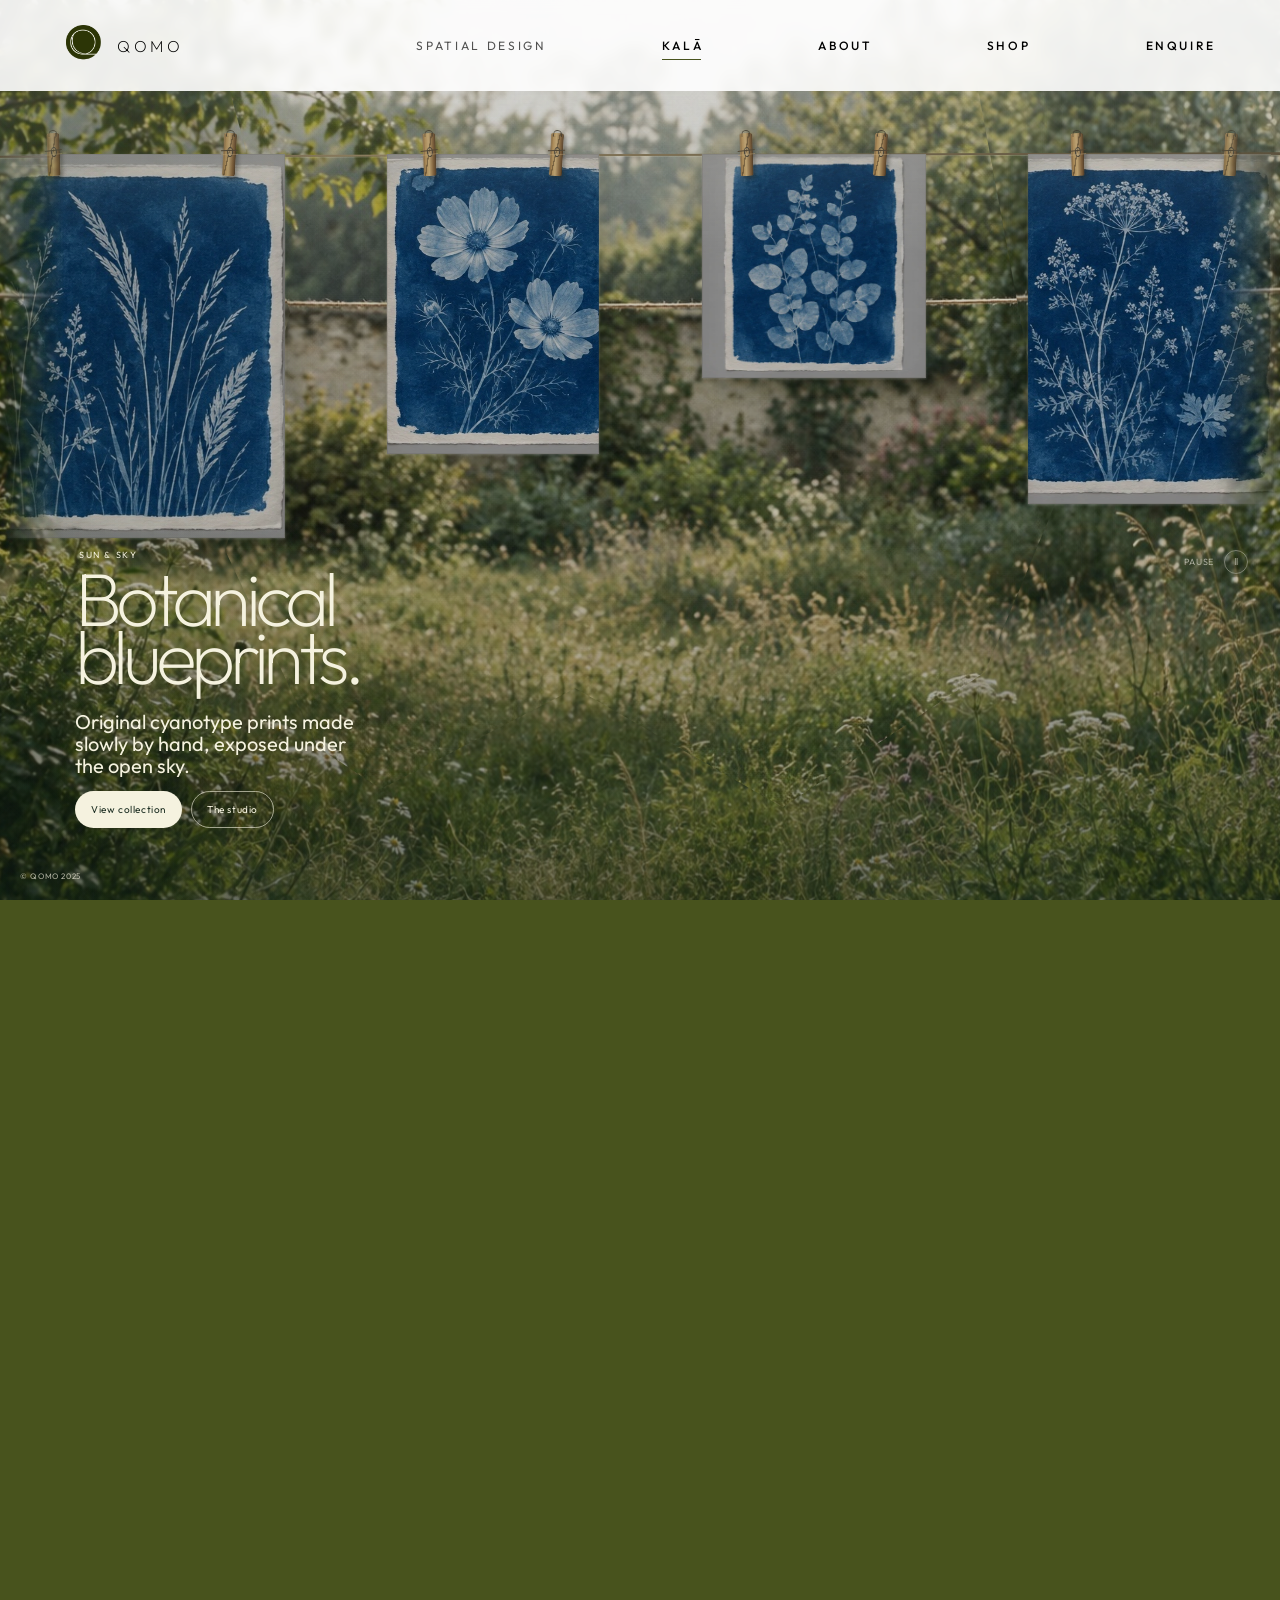
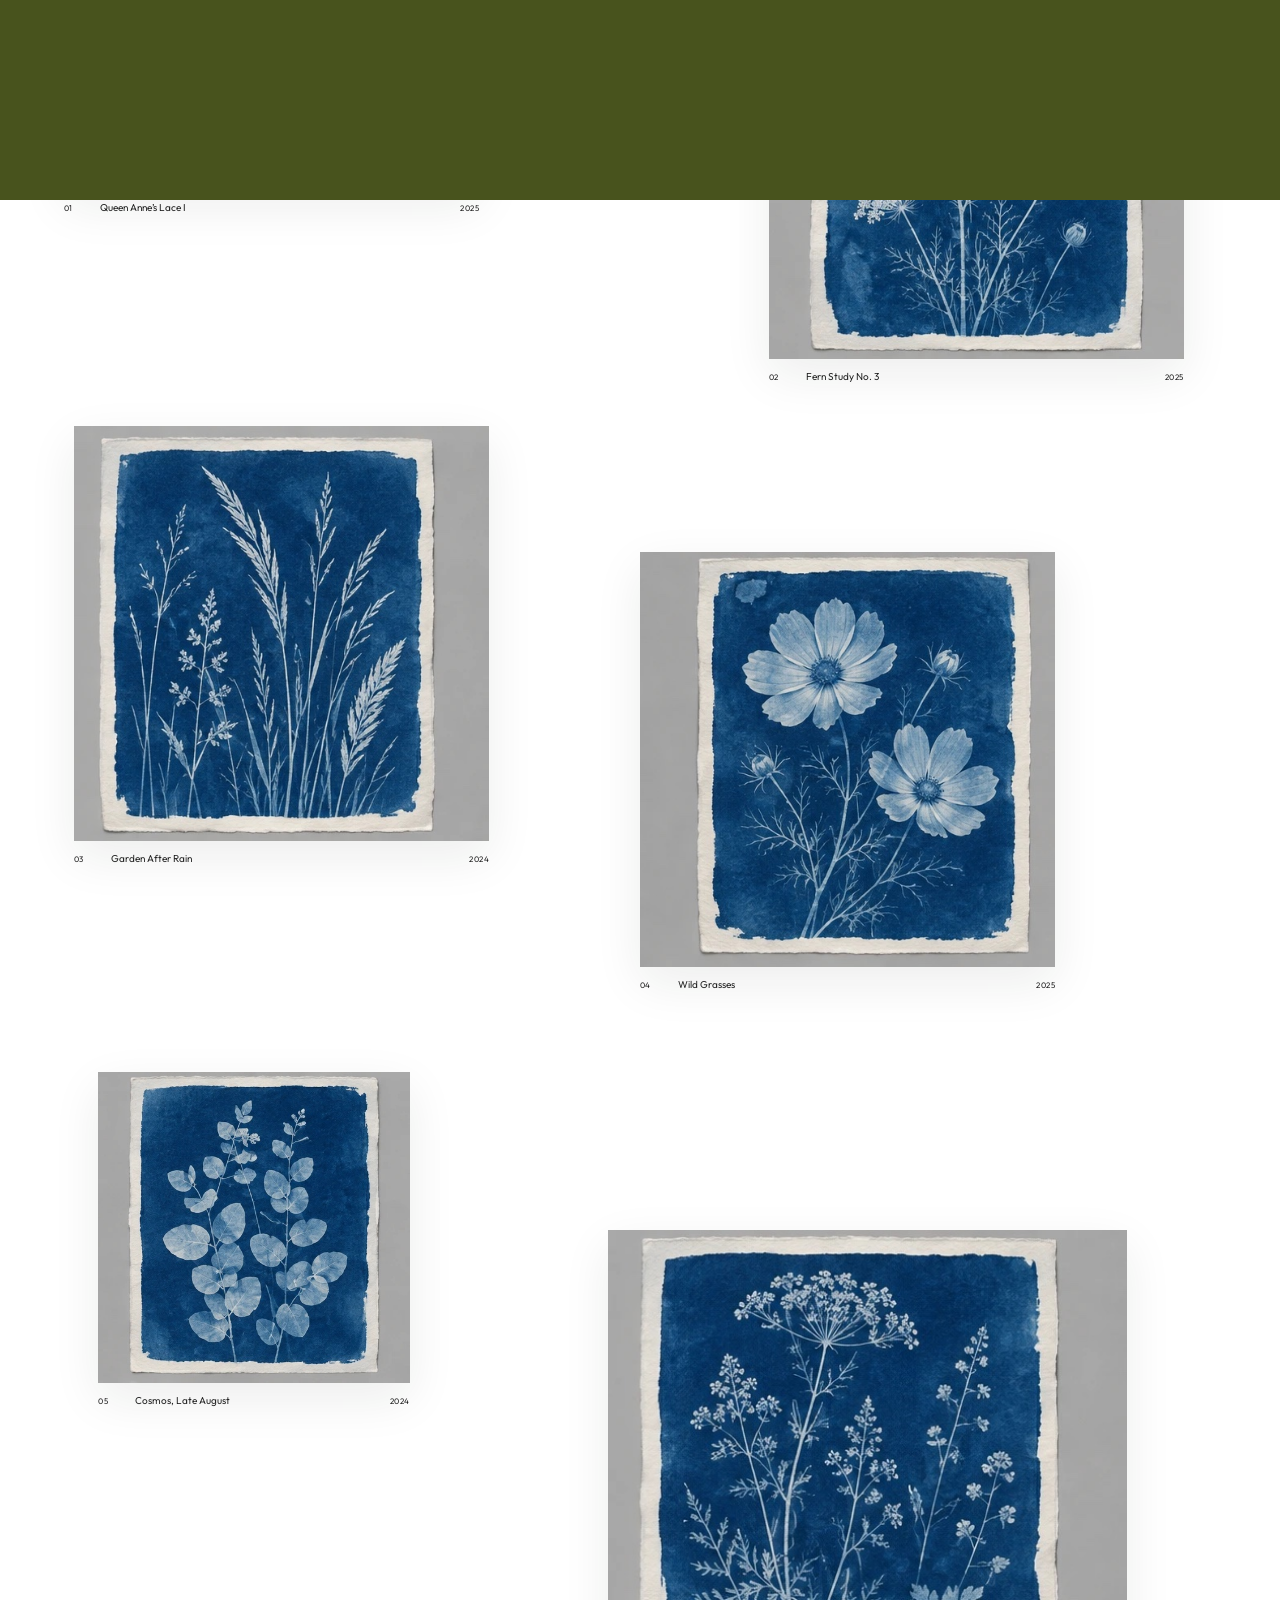
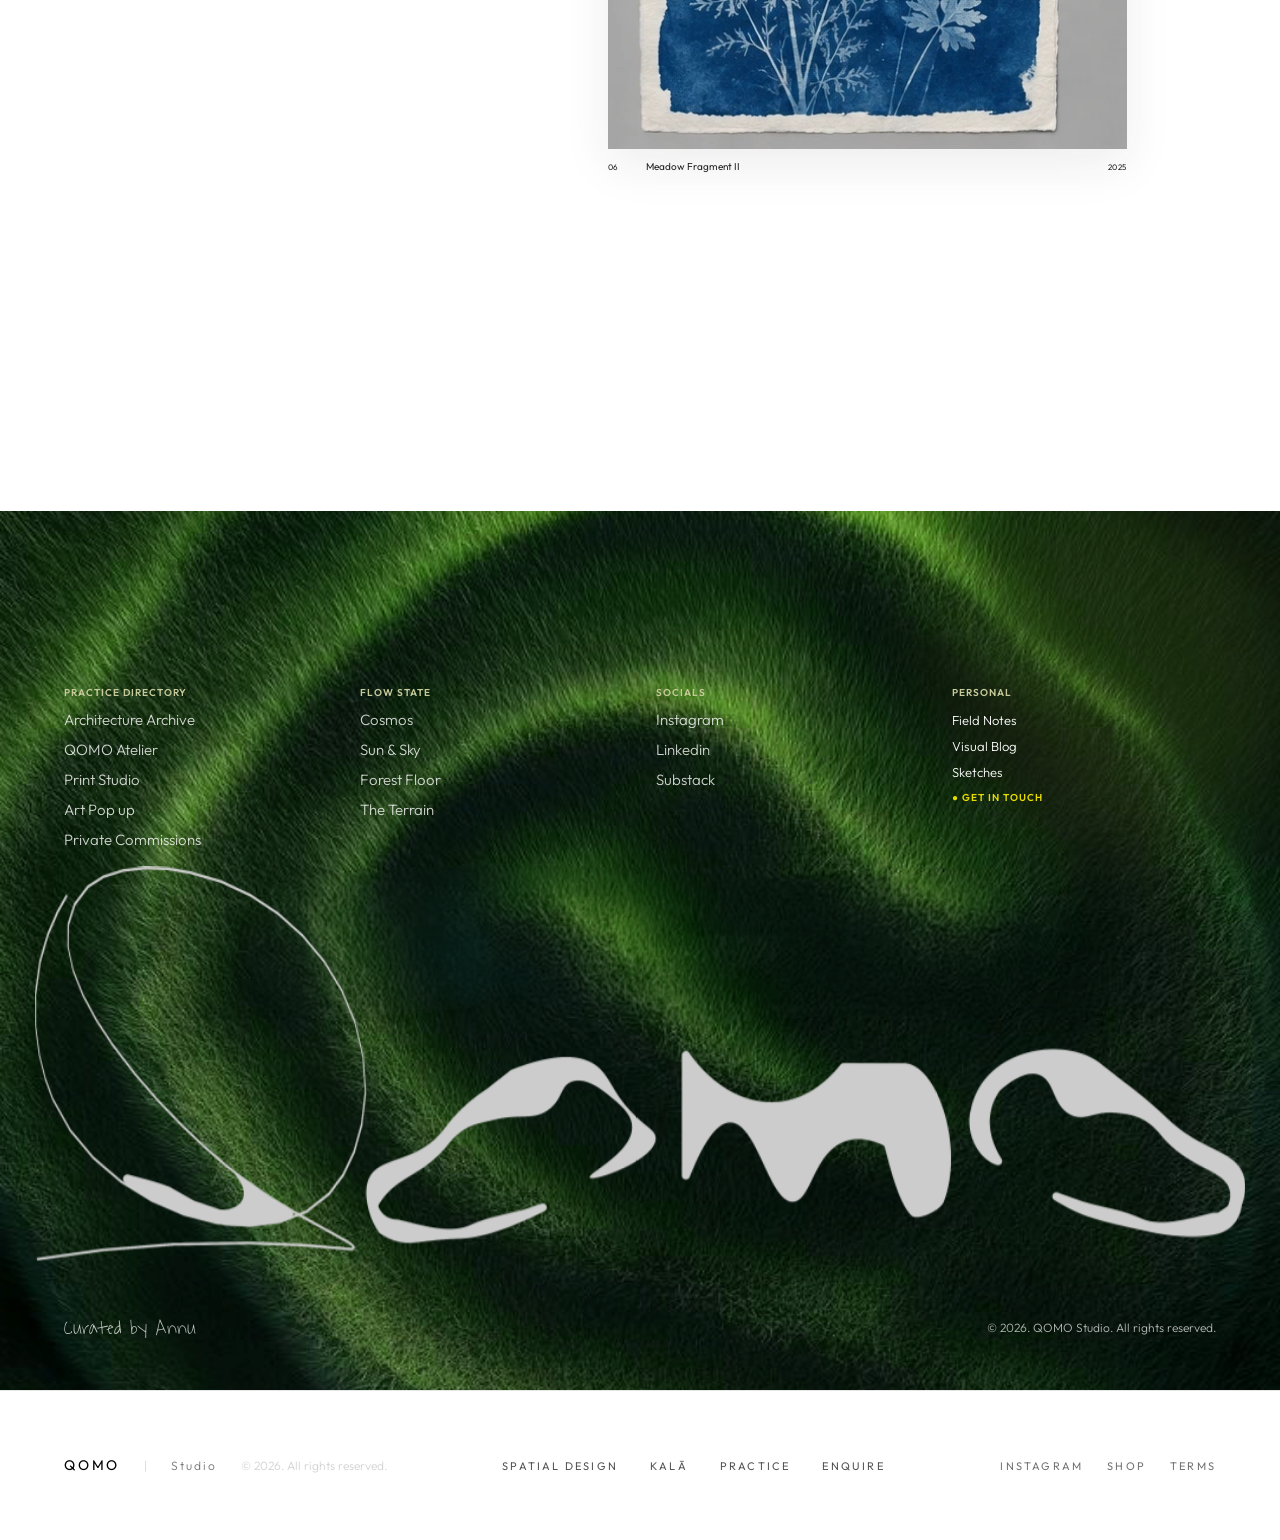
==== commit cb3e0328: "Cyanotype: washing line, foliage sway, hover focus and print detail view Co-Authored-By: Claude Opus" ====
--- a/cyanotype.html
+++ b/cyanotype.html
@@ -36,7 +36,14 @@
 
   <main>
     <section class="cy-hero" aria-labelledby="cy-title">
-      <img class="cy-hero__bg" src="assets/img/cyano-hero.jpg" alt="" data-parallax="-0.08">
+      <div class="cy-foliage cy-foliage--left" aria-hidden="true"></div>
+      <div class="cy-foliage cy-foliage--right" aria-hidden="true"></div>
+      <div class="cy-line" aria-label="Selected cyanotype prints">
+        <div class="cy-line__rope" aria-hidden="true"></div>
+        <div class="cy-line__viewport"><div class="cy-line__track"></div></div>
+        <button class="cy-line__pause" type="button" aria-label="Pause moving gallery"><span class="lbl">Pause</span> <span class="ico" aria-hidden="true">Ⅱ</span></button>
+      </div>
+      <div class="cy-foliage cy-foliage--front" aria-hidden="true"></div>
       <div class="cy-hero__shade" aria-hidden="true"></div>
       <div class="cy-hero__text">
         <p class="cy-eyebrow reveal">SUn &amp; SKY</p>
@@ -50,37 +57,67 @@
       <small class="cy-hero__fine">© QOMO 2025</small>
     </section>
 
+    <div class="cy-collection">
     <section class="cy-statement" id="process" aria-label="Process">
       <h2 class="reveal">Works exposed beneath the open sky and <em>washed by hand in the garden.</em></h2>
     </section>
 
-    <section class="cy-gallery" id="collection" aria-label="Cyanotype collection" data-lightbox>
-      <article class="cy-print cy-print--1 reveal">
-        <button class="cy-print__btn" type="button" data-lb-item aria-label="View Queen Anne’s Lace I"><img src="assets/img/cyano-01.jpg" alt="Queen Anne’s Lace I" width="512" height="512" loading="lazy"></button>
+    <section class="cy-gallery" id="collection" aria-label="Cyanotype collection">
+      <article class="cy-print cy-print--1 reveal" data-title="Queen Anne’s Lace I" data-year="2025" data-size="24 × 32 cm" data-dimensions="142 × 88 × 12 cm" data-material="Art paper_175 gsm, water colours" data-edition="SPRING COLLECTABLES" data-price="₹ 64.00 – ₹ 348.00" data-w="238" data-h="318">
+        <button class="cy-print__btn" type="button" aria-label="View Queen Anne’s Lace I"><img src="assets/img/cyano-01.jpg" alt="Queen Anne’s Lace I" width="512" height="512" loading="lazy"></button>
         <p class="cy-print__cap"><span class="n">01</span><span class="t">Queen Anne’s Lace I</span><span class="y">2025</span></p>
       </article>
-      <article class="cy-print cy-print--2 reveal">
-        <button class="cy-print__btn" type="button" data-lb-item aria-label="View Fern Study No. 3"><img src="assets/img/cyano-02.jpg" alt="Fern Study No. 3" width="512" height="512" loading="lazy"></button>
+      <article class="cy-print cy-print--2 reveal" data-title="Fern Study No. 3" data-year="2025" data-size="18 × 24 cm" data-dimensions="76 × 54 × 4 cm" data-material="Cotton rag_300 gsm, iron salts" data-edition="GARDEN STUDIES" data-price="₹ 82.00 – ₹ 296.00" data-w="184" data-h="246">
+        <button class="cy-print__btn" type="button" aria-label="View Fern Study No. 3"><img src="assets/img/cyano-02.jpg" alt="Fern Study No. 3" width="512" height="512" loading="lazy"></button>
         <p class="cy-print__cap"><span class="n">02</span><span class="t">Fern Study No. 3</span><span class="y">2025</span></p>
       </article>
-      <article class="cy-print cy-print--3 reveal">
-        <button class="cy-print__btn" type="button" data-lb-item aria-label="View Garden After Rain"><img src="assets/img/cyano-03.jpg" alt="Garden After Rain" width="512" height="512" loading="lazy"></button>
+      <article class="cy-print cy-print--3 reveal" data-title="Garden After Rain" data-year="2024" data-size="30 × 42 cm" data-dimensions="98 × 72 × 5 cm" data-material="Art paper_250 gsm, water colours" data-edition="MONSOON EXPOSURES" data-price="₹ 118.00 – ₹ 420.00" data-w="286" data-h="384">
+        <button class="cy-print__btn" type="button" aria-label="View Garden After Rain"><img src="assets/img/cyano-03.jpg" alt="Garden After Rain" width="512" height="512" loading="lazy"></button>
         <p class="cy-print__cap"><span class="n">03</span><span class="t">Garden After Rain</span><span class="y">2024</span></p>
       </article>
-      <article class="cy-print cy-print--4 reveal">
-        <button class="cy-print__btn" type="button" data-lb-item aria-label="View Wild Grasses"><img src="assets/img/cyano-04.jpg" alt="Wild Grasses" width="512" height="512" loading="lazy"></button>
+      <article class="cy-print cy-print--4 reveal" data-title="Wild Grasses" data-year="2025" data-size="21 × 29.7 cm" data-dimensions="84 × 60 × 3 cm" data-material="Cotton paper_220 gsm, iron salts" data-edition="FIELD NOTES" data-price="₹ 74.00 – ₹ 310.00" data-w="212" data-h="300">
+        <button class="cy-print__btn" type="button" aria-label="View Wild Grasses"><img src="assets/img/cyano-04.jpg" alt="Wild Grasses" width="512" height="512" loading="lazy"></button>
         <p class="cy-print__cap"><span class="n">04</span><span class="t">Wild Grasses</span><span class="y">2025</span></p>
       </article>
-      <article class="cy-print cy-print--5 reveal">
-        <button class="cy-print__btn" type="button" data-lb-item aria-label="View Cosmos, Late August"><img src="assets/img/cyano-05.jpg" alt="Cosmos, Late August" width="512" height="512" loading="lazy"></button>
+      <article class="cy-print cy-print--5 reveal" data-title="Cosmos, Late August" data-year="2024" data-size="20 × 20 cm" data-dimensions="64 × 64 × 4 cm" data-material="Art paper_175 gsm, water colours" data-edition="LATE SUMMER" data-price="₹ 64.00 – ₹ 248.00" data-w="224" data-h="224">
+        <button class="cy-print__btn" type="button" aria-label="View Cosmos, Late August"><img src="assets/img/cyano-05.jpg" alt="Cosmos, Late August" width="512" height="512" loading="lazy"></button>
         <p class="cy-print__cap"><span class="n">05</span><span class="t">Cosmos, Late August</span><span class="y">2024</span></p>
       </article>
-      <article class="cy-print cy-print--6 reveal">
-        <button class="cy-print__btn" type="button" data-lb-item aria-label="View Meadow Fragment II"><img src="assets/img/cyano-06.jpg" alt="Meadow Fragment II" width="512" height="512" loading="lazy"></button>
+      <article class="cy-print cy-print--6 reveal" data-title="Meadow Fragment II" data-year="2025" data-size="25 × 35 cm" data-dimensions="112 × 78 × 6 cm" data-material="Cotton rag_300 gsm, iron salts" data-edition="MEADOW FRAGMENTS" data-price="₹ 96.00 – ₹ 348.00" data-w="252" data-h="350">
+        <button class="cy-print__btn" type="button" aria-label="View Meadow Fragment II"><img src="assets/img/cyano-06.jpg" alt="Meadow Fragment II" width="512" height="512" loading="lazy"></button>
         <p class="cy-print__cap"><span class="n">06</span><span class="t">Meadow Fragment II</span><span class="y">2025</span></p>
       </article>
     </section>
+    </div>
+
+    <!-- Hover focus: project information (from the cyanotype app) -->
+    <div class="cy-info" aria-live="polite">
+      <div class="cy-info__head"><p>QOMO / <span data-f="title"></span></p><p>Project information</p></div>
+      <dl>
+        <div><dt>Year</dt><dd data-f="year"></dd></div>
+        <div><dt>Dimensions</dt><dd><span data-f="dimensions"></span><small>H × W × D</small></dd></div>
+        <div><dt>Material</dt><dd data-f="material"></dd></div>
+        <div><dt>Edition</dt><dd data-f="edition"></dd></div>
+        <div><dt>Price</dt><dd><span data-f="price"></span><small>Shipping calculated separately</small></dd></div>
+      </dl>
+    </div>
   </main>
+
+  <!-- Print detail view (from the cyanotype app) -->
+  <div class="cy-modal" id="cy-modal" role="dialog" aria-modal="true" aria-labelledby="cy-modal-title" hidden>
+    <button class="cy-modal__close" type="button">Close</button>
+    <div class="cy-modal__art"><div class="cy-modal__print"><img src="" alt=""></div></div>
+    <div class="cy-modal__details">
+      <p class="cy-modal__kicker">QOMO / Original cyanotype</p>
+      <h2 id="cy-modal-title" data-f="title"></h2>
+      <dl>
+        <div><dt>Year</dt><dd data-f="year"></dd></div>
+        <div><dt>Size</dt><dd data-f="size"></dd></div>
+        <div><dt>Paper</dt><dd>Cotton rag, 300 gsm</dd></div>
+      </dl>
+      <a href="mailto:studio@qomo.art">Enquire about this work →</a>
+    </div>
+  </div>
 
   <div data-include="mega" data-variant="grass"></div>
   <div data-include="footer"></div>
--- a/assets/css/style.css
+++ b/assets/css/style.css
@@ -862,14 +862,31 @@
 .cy-pill--solid { background: var(--cy-paper); color: var(--cy-ink); }
 .cy-pill--solid:hover { background: transparent; color: var(--cy-paper); border-color: rgba(245, 242, 223, .6); }
 
-/* Hero */
+/* Hero — garden backdrop, swaying foliage, washing line (motion from the cyanotype app) */
 .cy-hero {
-  position: relative; overflow: hidden; display: flex; align-items: flex-end;
-  min-height: clamp(560px, 56.3vw, 100svh); color: var(--cy-paper);
-}
-.cy-hero__bg { position: absolute; left: 0; top: -6%; width: 100%; height: 112%; object-fit: cover; }
+  --backdrop: url("../img/cyano-hero.jpg");
+  --mx: 0px; --my: 0px; --ml: 0px; --mr: 0px; --mf: 0px; --msy: 0px; --mfy: 0px;
+  position: relative; overflow: hidden; isolation: isolate; display: flex; align-items: flex-end;
+  height: 100svh; min-height: 650px; color: var(--cy-paper);
+  background: var(--backdrop) center / cover no-repeat;
+}
+.cy-foliage {
+  position: absolute; inset: -8px; z-index: 1; pointer-events: none;
+  background: var(--backdrop) center / cover no-repeat;
+  transform-origin: 50% 100%; will-change: transform;
+}
+.cy-foliage--left { clip-path: polygon(0 7%, 18% 9%, 23% 35%, 18% 61%, 31% 100%, 0 100%); animation: cy-sway-l 8s ease-in-out infinite alternate; }
+.cy-foliage--right { clip-path: polygon(76% 10%, 100% 5%, 100% 100%, 69% 100%, 82% 56%); animation: cy-sway-r 10s ease-in-out -3s infinite alternate; }
+.cy-foliage--front {
+  z-index: 4; filter: brightness(.96);
+  clip-path: polygon(0 79%, 14% 72%, 30% 87%, 45% 76%, 61% 89%, 79% 72%, 100% 82%, 100% 100%, 0 100%);
+  animation: cy-sway-f 6.5s ease-in-out -1.5s infinite alternate;
+}
+@keyframes cy-sway-l { from { transform: translate3d(var(--ml), var(--my), 0) rotate(-.18deg) scale(1.008); } to { transform: translate3d(calc(var(--ml) + 3px), var(--my), 0) rotate(.28deg) scale(1.008); } }
+@keyframes cy-sway-r { from { transform: translate3d(var(--mr), var(--msy), 0) rotate(.15deg) scale(1.006); } to { transform: translate3d(calc(var(--mr) - 4px), var(--msy), 0) rotate(-.3deg) scale(1.006); } }
+@keyframes cy-sway-f { from { transform: translate3d(var(--mf), var(--mfy), 0) rotate(-.12deg) scale(1.012); } to { transform: translate3d(calc(var(--mf) + 5px), var(--mfy), 0) rotate(.22deg) scale(1.012); } }
 .cy-hero__shade {
-  position: absolute; inset: 0;
+  position: absolute; inset: 0; z-index: 4; pointer-events: none;
   background:
     linear-gradient(180deg, rgba(245, 243, 224, .23) 0%, rgba(245, 243, 224, 0) 29%),
     linear-gradient(0deg, rgba(15, 34, 24, .42) 0%, rgba(15, 34, 24, 0) 43%),
@@ -877,9 +894,78 @@
     rgba(0, 0, 0, .19);
 }
 .cy-hero__text {
-  position: relative; width: 100%; max-width: 662px;
+  position: relative; z-index: 5; width: 100%; max-width: 662px; pointer-events: none;
   padding: 0 var(--gutter) clamp(64px, 5.6vw, 72px) clamp(20px, 5.9vw, 75px);
 }
+.cy-hero__text a { pointer-events: auto; }
+.cy-hero__fine { z-index: 5; }
+
+/* Washing line */
+.cy-line { position: absolute; z-index: 2; left: 0; top: calc(var(--header-h) + 2vh); width: 100%; height: 51vh; min-height: 360px; }
+.cy-line__rope {
+  position: absolute; top: 45px; left: -2%; width: 104%; height: 2px;
+  background: linear-gradient(90deg, #68563b, #9e8b65 30%, #5e5036); box-shadow: 0 1px rgba(245, 235, 201, .25);
+  transform: rotate(-.15deg);
+}
+.cy-line__viewport {
+  width: 100%; height: 100%; overflow: hidden; cursor: grab; touch-action: pan-y; user-select: none; -webkit-user-select: none;
+  -webkit-mask-image: linear-gradient(90deg, transparent, #000 5%, #000 95%, transparent);
+  mask-image: linear-gradient(90deg, transparent, #000 5%, #000 95%, transparent);
+}
+.cy-line__viewport.is-dragging { cursor: grabbing; }
+.cy-line__track {
+  display: flex; align-items: flex-start; width: max-content; height: 100%;
+  gap: clamp(70px, 8vw, 140px); padding: 45px 70px 0; transform-origin: 0 0; will-change: transform;
+}
+.cy-peg {
+  position: relative; flex: none; width: var(--w); height: var(--h); background: #d8d3c2;
+  box-shadow: 3px 10px 24px rgba(12, 28, 18, .26), 0 1px 2px rgba(255, 255, 255, .35);
+  transform-origin: 50% 0; transition: filter .3s, transform .45s cubic-bezier(.2, .8, .2, 1);
+  animation: cy-paper 6s ease-in-out infinite alternate;
+}
+.cy-peg:nth-child(3n + 2) { animation-delay: -2.6s; }
+.cy-peg:nth-child(3n + 3) { animation-delay: -4.1s; }
+@keyframes cy-paper { from { rotate: -.65deg; } to { rotate: .65deg; } }
+.cy-peg:hover { z-index: 6; filter: brightness(1.035) saturate(1.04); transform: scale(var(--hs, 1.08)); }
+.cy-peg__art {
+  position: absolute; inset: 0; overflow: hidden; background: var(--art) center / cover no-repeat;
+  box-shadow: inset 0 0 20px rgba(35, 29, 18, .08), inset 0 0 0 1px rgba(77, 66, 47, .12);
+}
+.cy-peg__art::after {
+  content: ""; position: absolute; inset: 0; opacity: .12; mix-blend-mode: soft-light;
+  background-image: url("data:image/svg+xml,%3Csvg viewBox='0 0 180 180' xmlns='http://www.w3.org/2000/svg'%3E%3Cfilter id='n'%3E%3CfeTurbulence type='fractalNoise' baseFrequency='.85' numOctaves='4' stitchTiles='stitch'/%3E%3C/filter%3E%3Crect width='100%25' height='100%25' filter='url(%23n)' opacity='.32'/%3E%3C/svg%3E");
+}
+.cy-clip {
+  position: absolute; z-index: 2; top: -21px; width: 13px; height: 43px; border-radius: 3px 3px 2px 2px;
+  background:
+    linear-gradient(100deg, transparent 0 42%, rgba(55, 37, 15, .5) 43% 48%, transparent 49%),
+    linear-gradient(90deg, #6d4c27, #c69b5b 18%, #e0bd7f 45%, #8b6336 79%, #5c3e20);
+  box-shadow: 2px 3px 4px rgba(20, 20, 10, .42), inset 1px 0 rgba(255, 231, 178, .35), inset -1px 0 rgba(48, 30, 13, .35);
+}
+.cy-clip::before { content: ""; position: absolute; top: -3px; left: 2px; width: 9px; height: 7px; border: 1px solid rgba(49, 42, 29, .8); border-bottom: 0; border-radius: 5px 5px 0 0; }
+.cy-clip::after { content: ""; position: absolute; top: 17px; left: -2px; width: 17px; height: 5px; border-top: 1px solid #4e402c; border-bottom: 1px solid rgba(236, 202, 142, .45); transform: rotate(-5deg); }
+.cy-clip i { position: absolute; top: 14px; left: 4px; width: 6px; height: 10px; border: 1px solid #403b31; border-radius: 50%; box-shadow: inset 0 0 0 1px rgba(225, 218, 190, .35); }
+.cy-clip--l { left: 17%; transform: rotate(-2deg); }
+.cy-clip--r { right: 17%; transform: rotate(3deg); }
+.cy-peg__label {
+  position: absolute; left: 0; right: 0; bottom: -23px; text-align: center; opacity: 0; transition: opacity .3s;
+  font-family: "Outfit", var(--font); font-weight: 400; font-size: 9px; letter-spacing: .06em; text-transform: uppercase; color: rgba(245, 243, 226, .82);
+}
+.cy-peg:hover .cy-peg__label, .cy-peg:focus-visible .cy-peg__label { opacity: 1; }
+.cy-line__pause {
+  position: absolute; right: 32px; bottom: -6px; display: flex; align-items: center; gap: 10px;
+  font-family: "Outfit", var(--font); font-weight: 400; font-size: 9px; letter-spacing: .08em; text-transform: uppercase; color: rgba(248, 245, 229, .84);
+}
+.cy-line__pause .ico { display: grid; place-items: center; width: 24px; height: 24px; border: 1px solid rgba(248, 245, 229, .5); border-radius: 50%; transition: background .3s, color .3s; }
+.cy-line__pause:hover .ico { background: var(--cy-paper); color: var(--cy-ink); }
+@media (max-width: 767px) {
+  .cy-hero { min-height: 620px; }
+  .cy-line { height: 48vh; }
+  .cy-line__rope { top: 33px; }
+  .cy-line__track { gap: 54px; padding: 33px 30px 0; }
+  .cy-line__pause { right: 20px; bottom: 10px; }
+}
+
 .cy-eyebrow { padding-left: 4px; font-size: 9px; line-height: 13.5px; letter-spacing: .18em; }
 .cy-hero h1 { padding-top: 7px; font-weight: 200; font-size: clamp(54px, 5.9vw, 76px); line-height: .78; letter-spacing: -.075em; }
 .cy-hero h1 span { display: block; }
@@ -951,6 +1037,67 @@
 .cy-index__foot { display: flex; gap: 30px; font-weight: 400; font-size: 11px; line-height: 16.5px; }
 .cy-index__foot a { text-decoration: underline; text-underline-offset: 2px; }
 body.index-open { overflow: hidden; }
+.cy-index__nav:hover a { opacity: .28; }
+.cy-index__nav a:hover { opacity: 1; transform: translateX(20px); }
+
+/* Hover focus — other works blur while one is in focus (fine pointers) */
+.cy-statement, .cy-print { transition: filter .55s cubic-bezier(.2, .8, .2, 1), opacity .55s, transform .55s cubic-bezier(.2, .8, .2, 1); }
+.cy-collection.has-hover .cy-statement,
+.cy-collection.has-hover .cy-print:not(.is-active) { filter: blur(12px); opacity: .26; }
+.cy-collection.has-hover .cy-print.is-active { z-index: 10; transform: scale(1.02); }
+.cy-info {
+  position: fixed; z-index: 30; right: 24px; bottom: 24px; width: min(650px, calc(100vw - 48px));
+  padding: 0 18px 8px; background: rgba(248, 248, 244, .95); box-shadow: 0 20px 80px rgba(25, 30, 26, .16);
+  -webkit-backdrop-filter: blur(18px); backdrop-filter: blur(18px);
+  opacity: 0; transform: translateY(20px); pointer-events: none; visibility: hidden;
+  transition: opacity .35s, transform .45s cubic-bezier(.2, .8, .2, 1), visibility 0s .45s;
+}
+.cy-info.is-visible { opacity: 1; transform: none; visibility: visible; transition-delay: 0s; }
+.cy-info__head { display: flex; justify-content: space-between; gap: 16px; padding: 12px 0; border-bottom: 1px solid var(--ink-18); }
+.cy-info__head p, .cy-info dt { font-family: "Outfit", var(--font); font-weight: 400; font-size: 8px; letter-spacing: .1em; text-transform: uppercase; color: var(--ink-85); }
+.cy-info dl { margin: 0; }
+.cy-info dl > div { display: grid; grid-template-columns: 36% 64%; align-items: center; min-height: 64px; border-bottom: 1px solid var(--ink-18); }
+.cy-info dl > div:last-child { border-bottom: 0; }
+.cy-info dt { color: var(--ink-55); }
+.cy-info dd { margin: 0; font-family: "Outfit", var(--font); font-weight: 400; font-size: 13px; color: var(--ink-85); }
+.cy-info small { display: block; margin-top: 2px; font-size: 9px; color: var(--ink-55); }
+
+/* Print detail view */
+.cy-modal {
+  position: fixed; z-index: 160; inset: 0; display: grid; grid-template-columns: 58% 42%;
+  color: #13291c; background: #ebe8d9; animation: cy-modal-in .55s cubic-bezier(.7, 0, .2, 1);
+}
+.cy-modal[hidden] { display: none; }
+@keyframes cy-modal-in { from { opacity: 0; transform: translateY(3%); } }
+.cy-modal__close {
+  position: absolute; z-index: 2; top: 26px; right: 32px; padding: 11px 18px; border: 1px solid #647066; border-radius: 999px;
+  font-family: "Outfit", var(--font); font-weight: 400; font-size: 9px; letter-spacing: .1em; text-transform: uppercase; transition: background .3s, color .3s;
+}
+.cy-modal__close:hover { background: #13291c; color: #ebe8d9; }
+.cy-modal__art { display: grid; place-items: center; padding: 7vh 7vw; background: #d4d6ca; }
+.cy-modal__print { width: min(400px, 72%); aspect-ratio: .72; border: 12px solid #eee9d5; box-shadow: 8px 16px 40px rgba(20, 36, 25, .2); overflow: hidden; }
+.cy-modal__print img { width: 100%; height: 100%; object-fit: cover; }
+.cy-modal__details { display: flex; flex-direction: column; justify-content: center; padding: 13vh 7vw 8vh; }
+.cy-modal__kicker { margin-bottom: 24px; font-family: "Outfit", var(--font); font-weight: 400; font-size: 9px; letter-spacing: .1em; text-transform: uppercase; }
+.cy-modal h2 { margin-bottom: 8vh; font-weight: 200; font-size: clamp(45px, 5.5vw, 88px); line-height: .92; letter-spacing: -.065em; }
+.cy-modal dl { margin: 0; border-top: 1px solid #aeb5aa; }
+.cy-modal dl div { display: flex; justify-content: space-between; padding: 12px 0; border-bottom: 1px solid #aeb5aa; font-family: "Outfit", var(--font); font-weight: 400; font-size: 11px; }
+.cy-modal dd { margin: 0; }
+.cy-modal__details > a { width: fit-content; margin-top: 36px; font-family: "Outfit", var(--font); font-weight: 400; font-size: 11px; text-decoration: underline; text-underline-offset: 3px; }
+.cy-modal__details > a:hover { color: var(--cy-blue); }
+body.modal-open { overflow: hidden; }
+@media (max-width: 767px) {
+  .cy-modal { grid-template-columns: 1fr; grid-template-rows: 55% auto; overflow-y: auto; }
+  .cy-modal__art { padding: 70px 25px 25px; }
+  .cy-modal__print { width: auto; height: 100%; }
+  .cy-modal__details { padding: 32px 25px; }
+  .cy-modal h2 { margin-bottom: 28px; font-size: 44px; }
+  .cy-modal__kicker { margin-bottom: 12px; }
+  .cy-modal__details > a { margin: 25px 0; }
+}
+@media (prefers-reduced-motion: reduce) {
+  .cy-peg, .cy-foliage { animation: none; }
+}
 
 /* Kalā — Sun & Sky realm opens the cyanotype page */
 .realm h2 a { transition: color .4s var(--ease); }
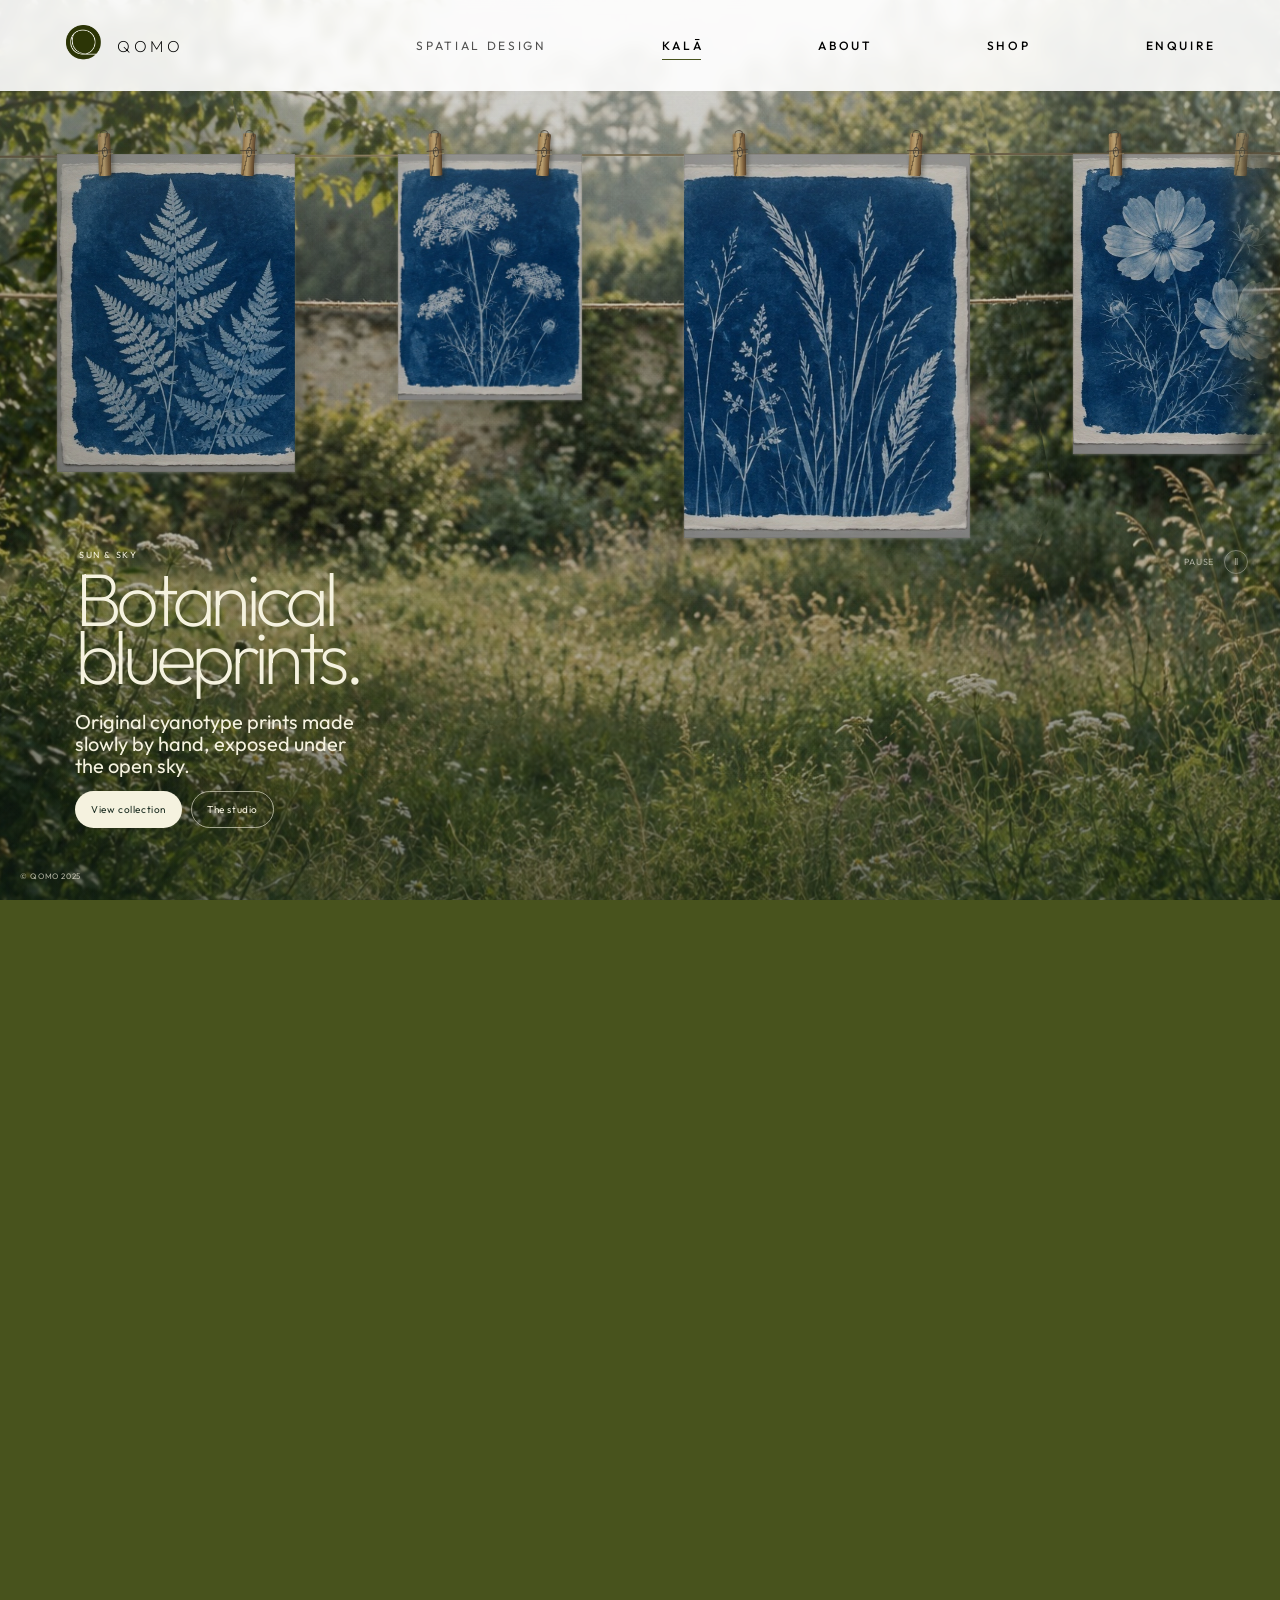
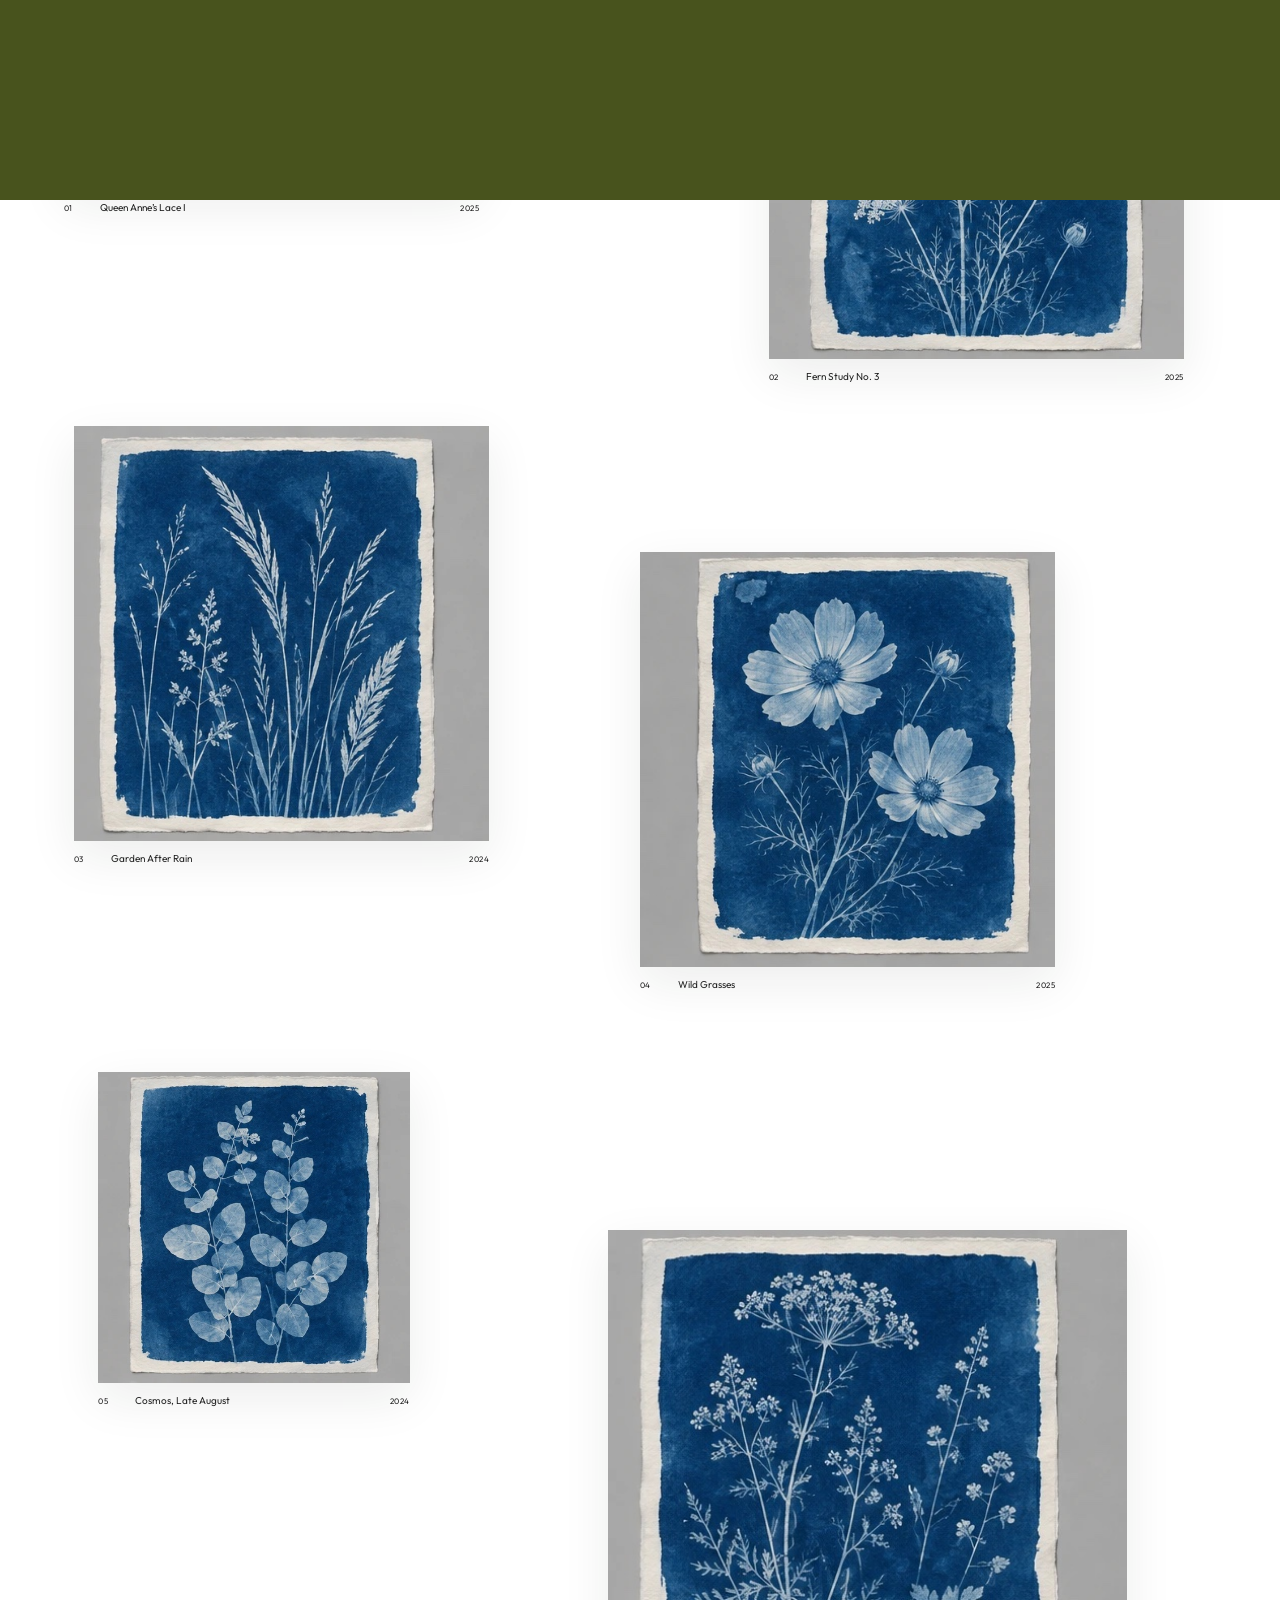
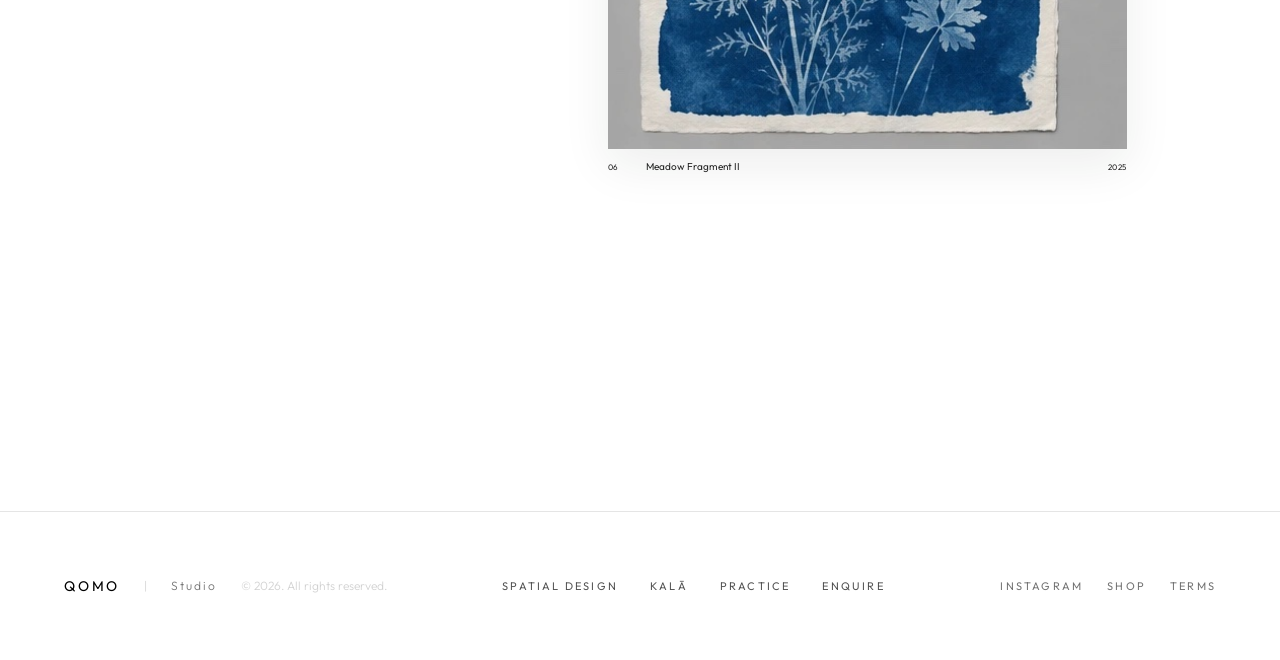
==== commit e9acfe73: "Cyanotype: remove the grass mega footer Co-Authored-By: Claude Opus 5.5 <noreply@anthropic.com>" ====
--- a/cyanotype.html
+++ b/cyanotype.html
@@ -119,7 +119,6 @@
     </div>
   </div>
 
-  <div data-include="mega" data-variant="grass"></div>
   <div data-include="footer"></div>
   <script src="assets/js/main.js"></script>
 </body>
